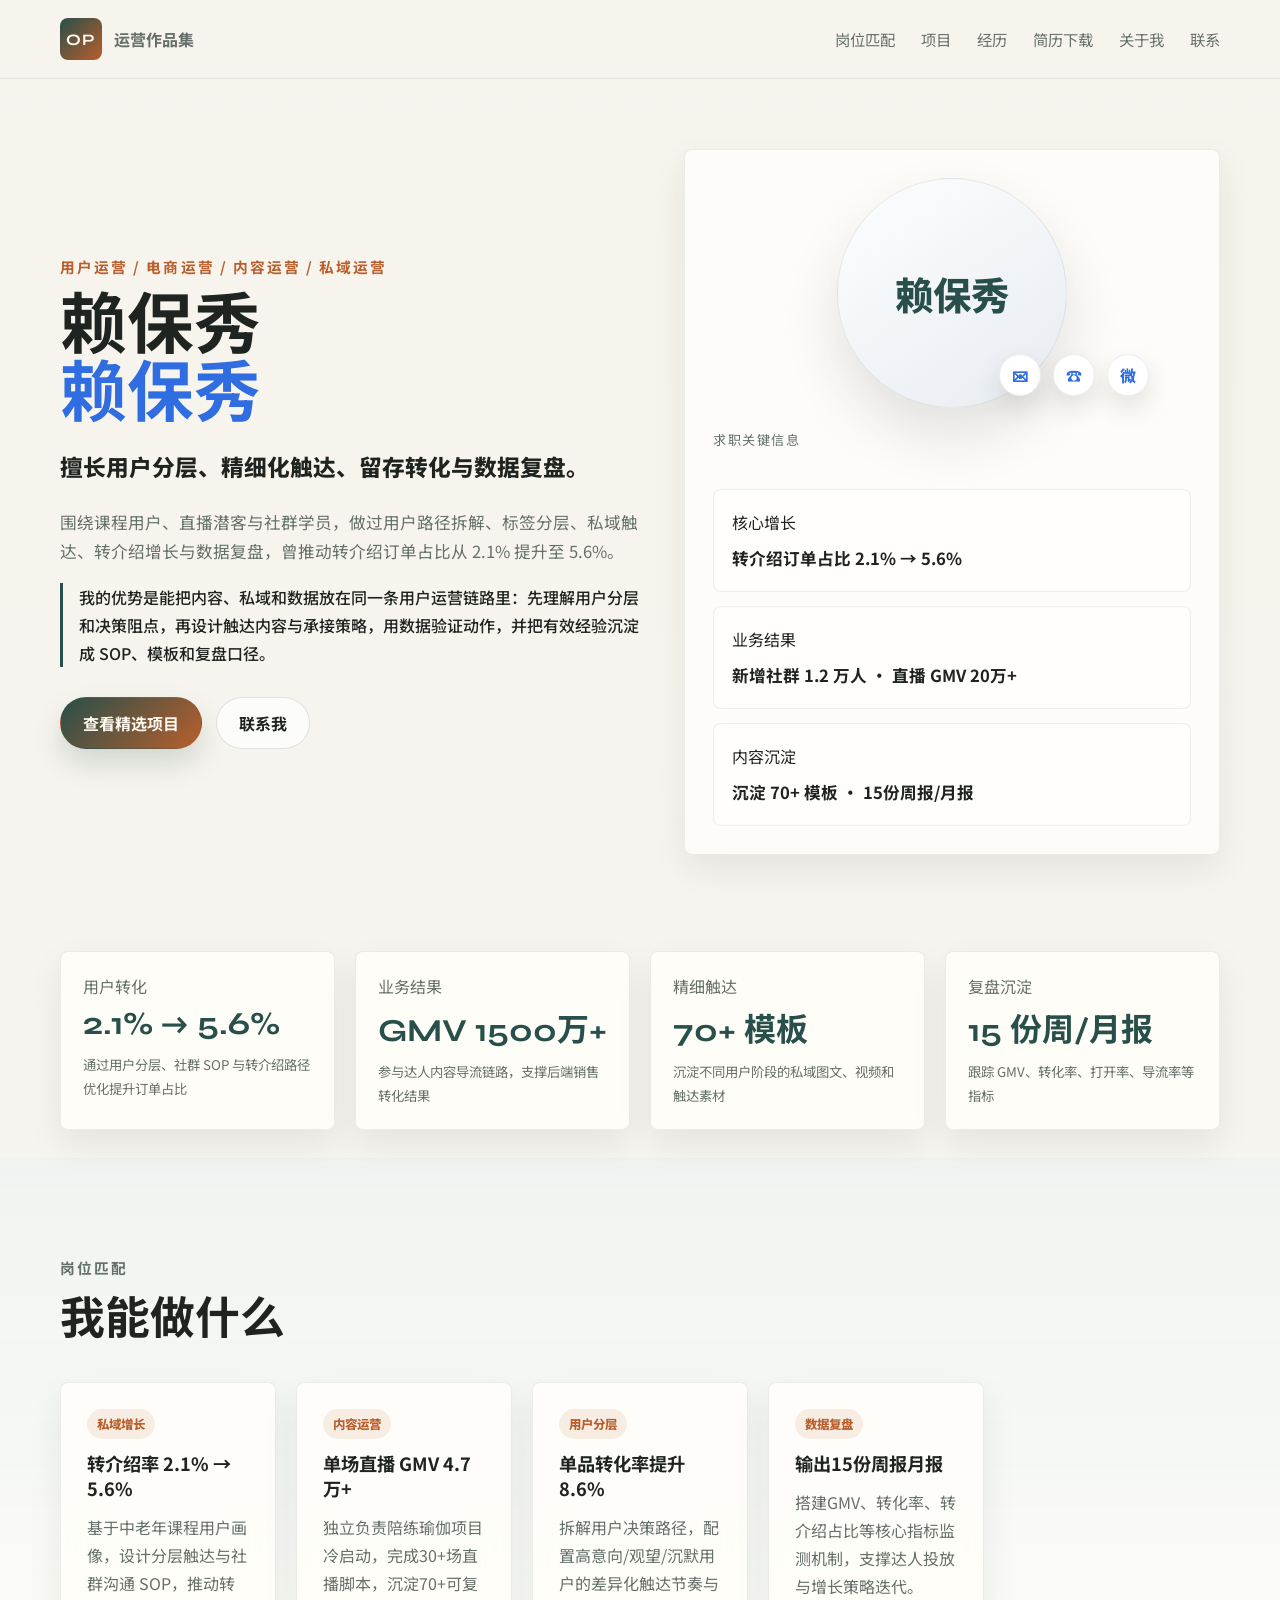
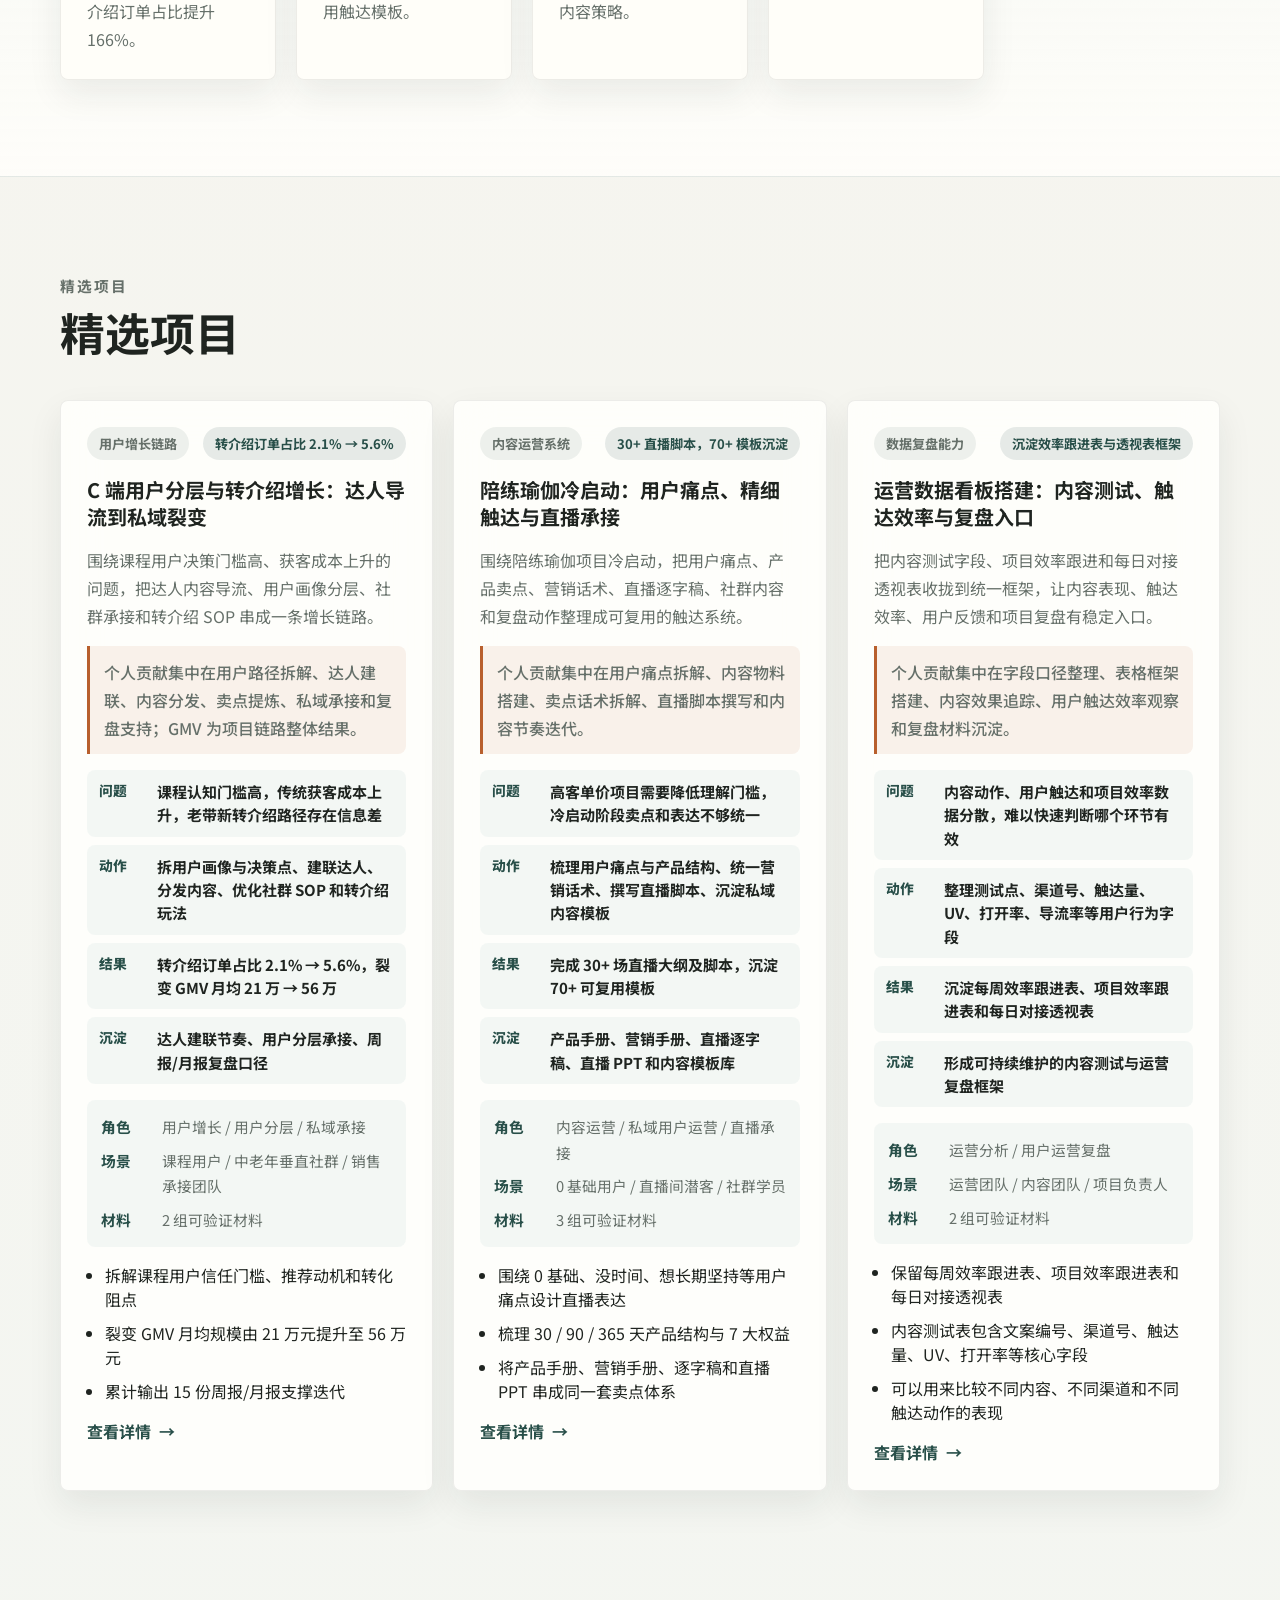
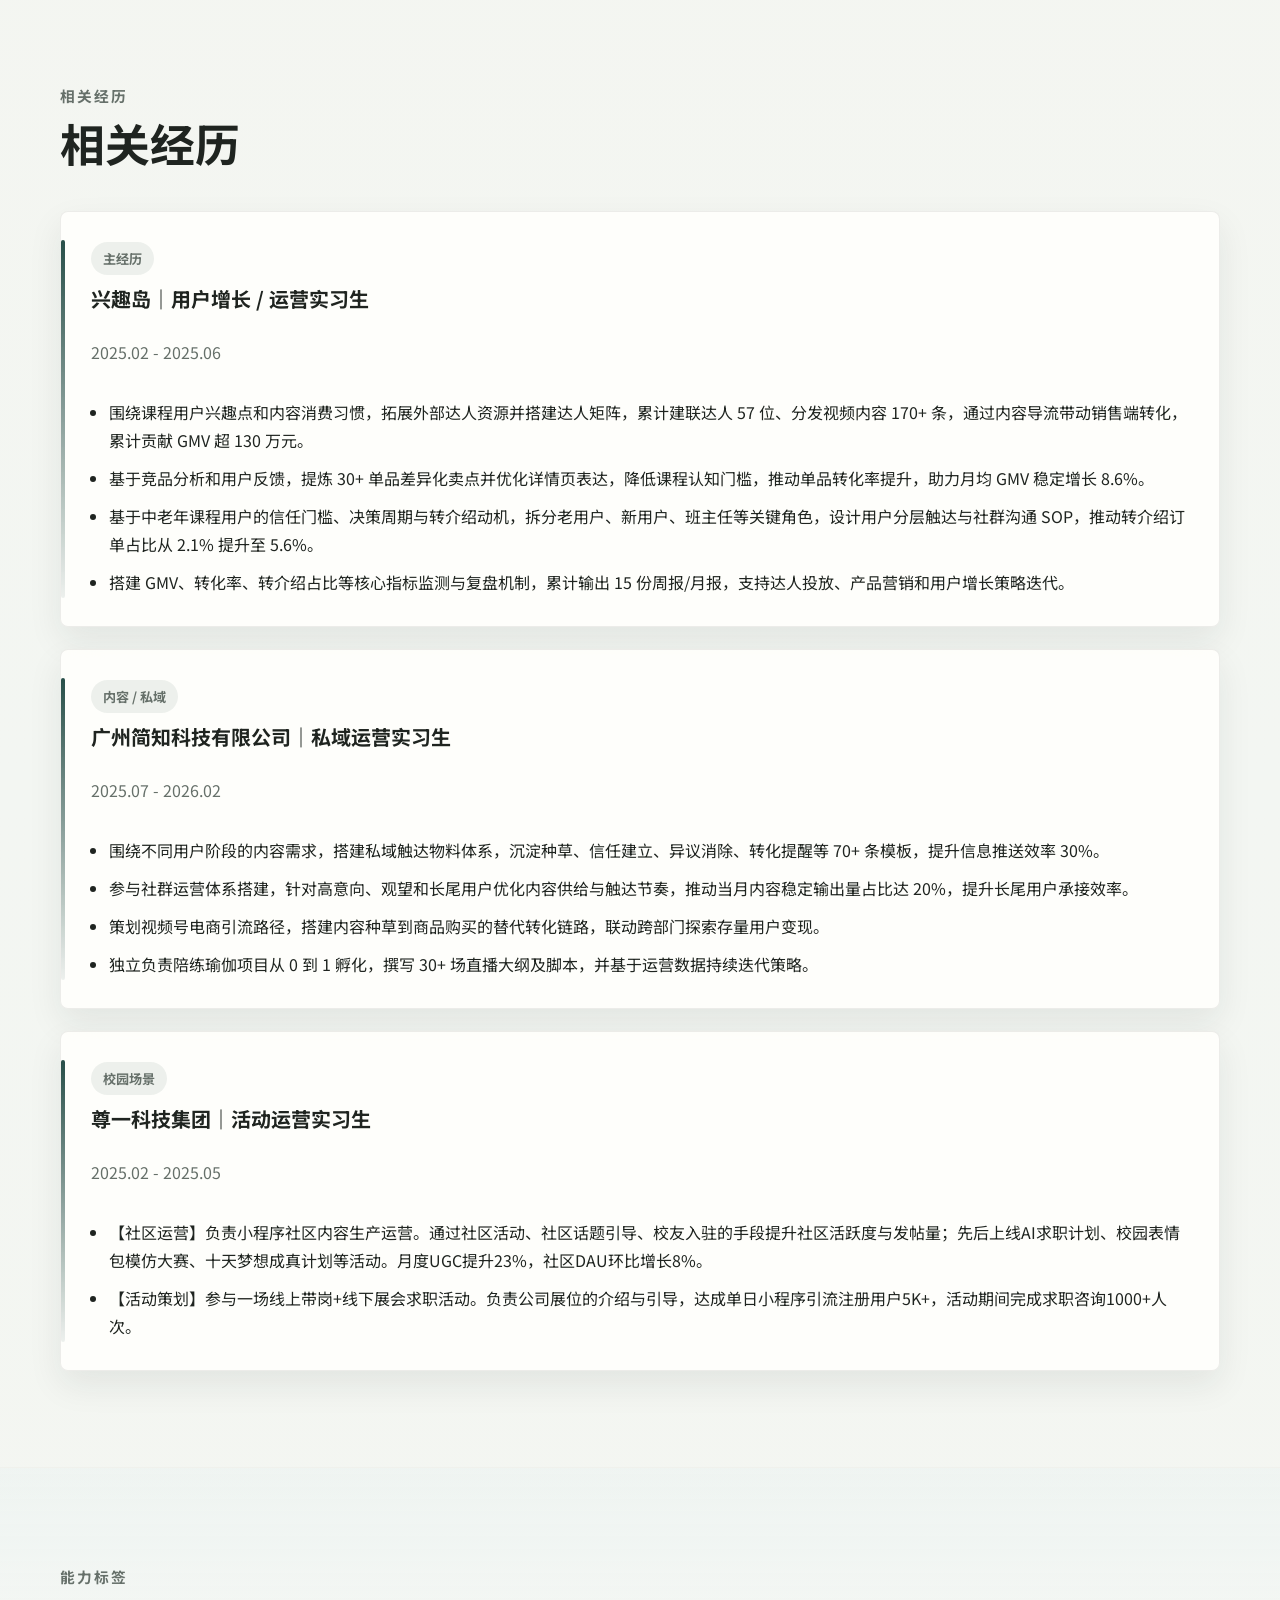
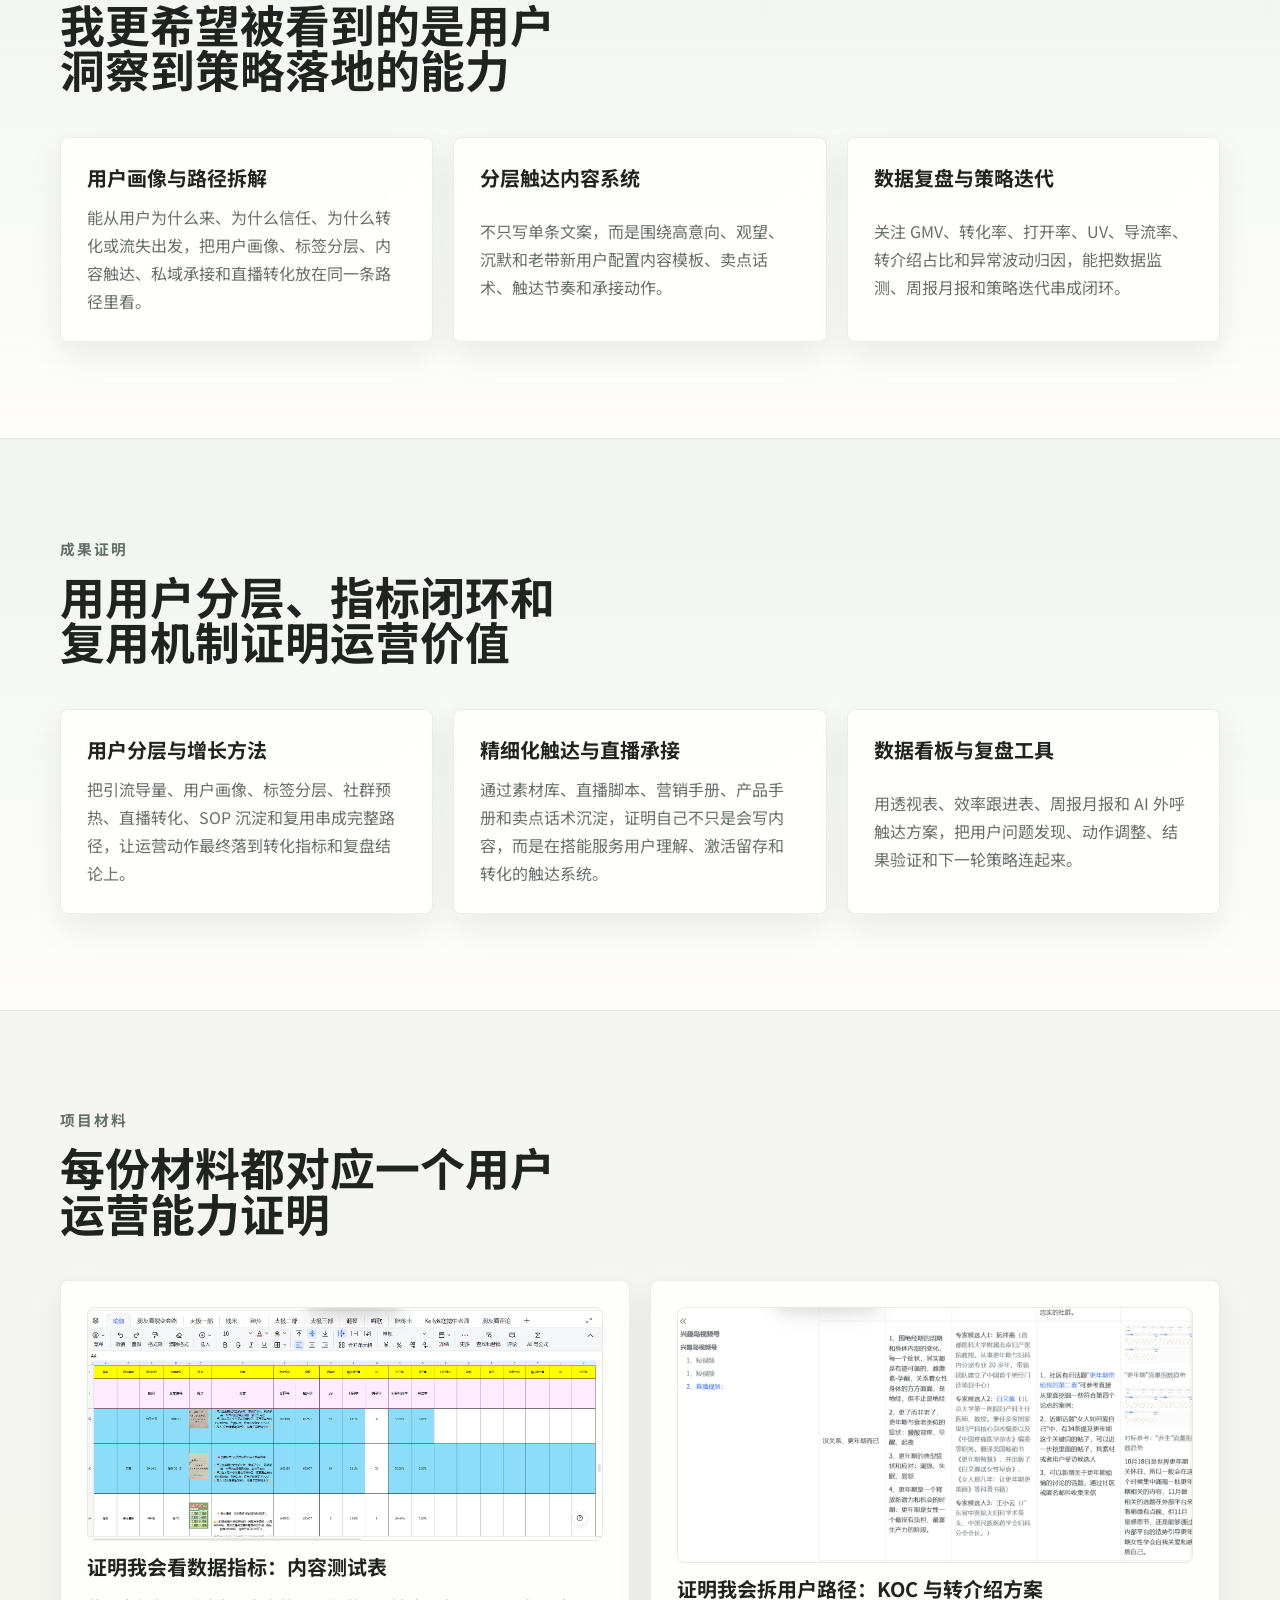
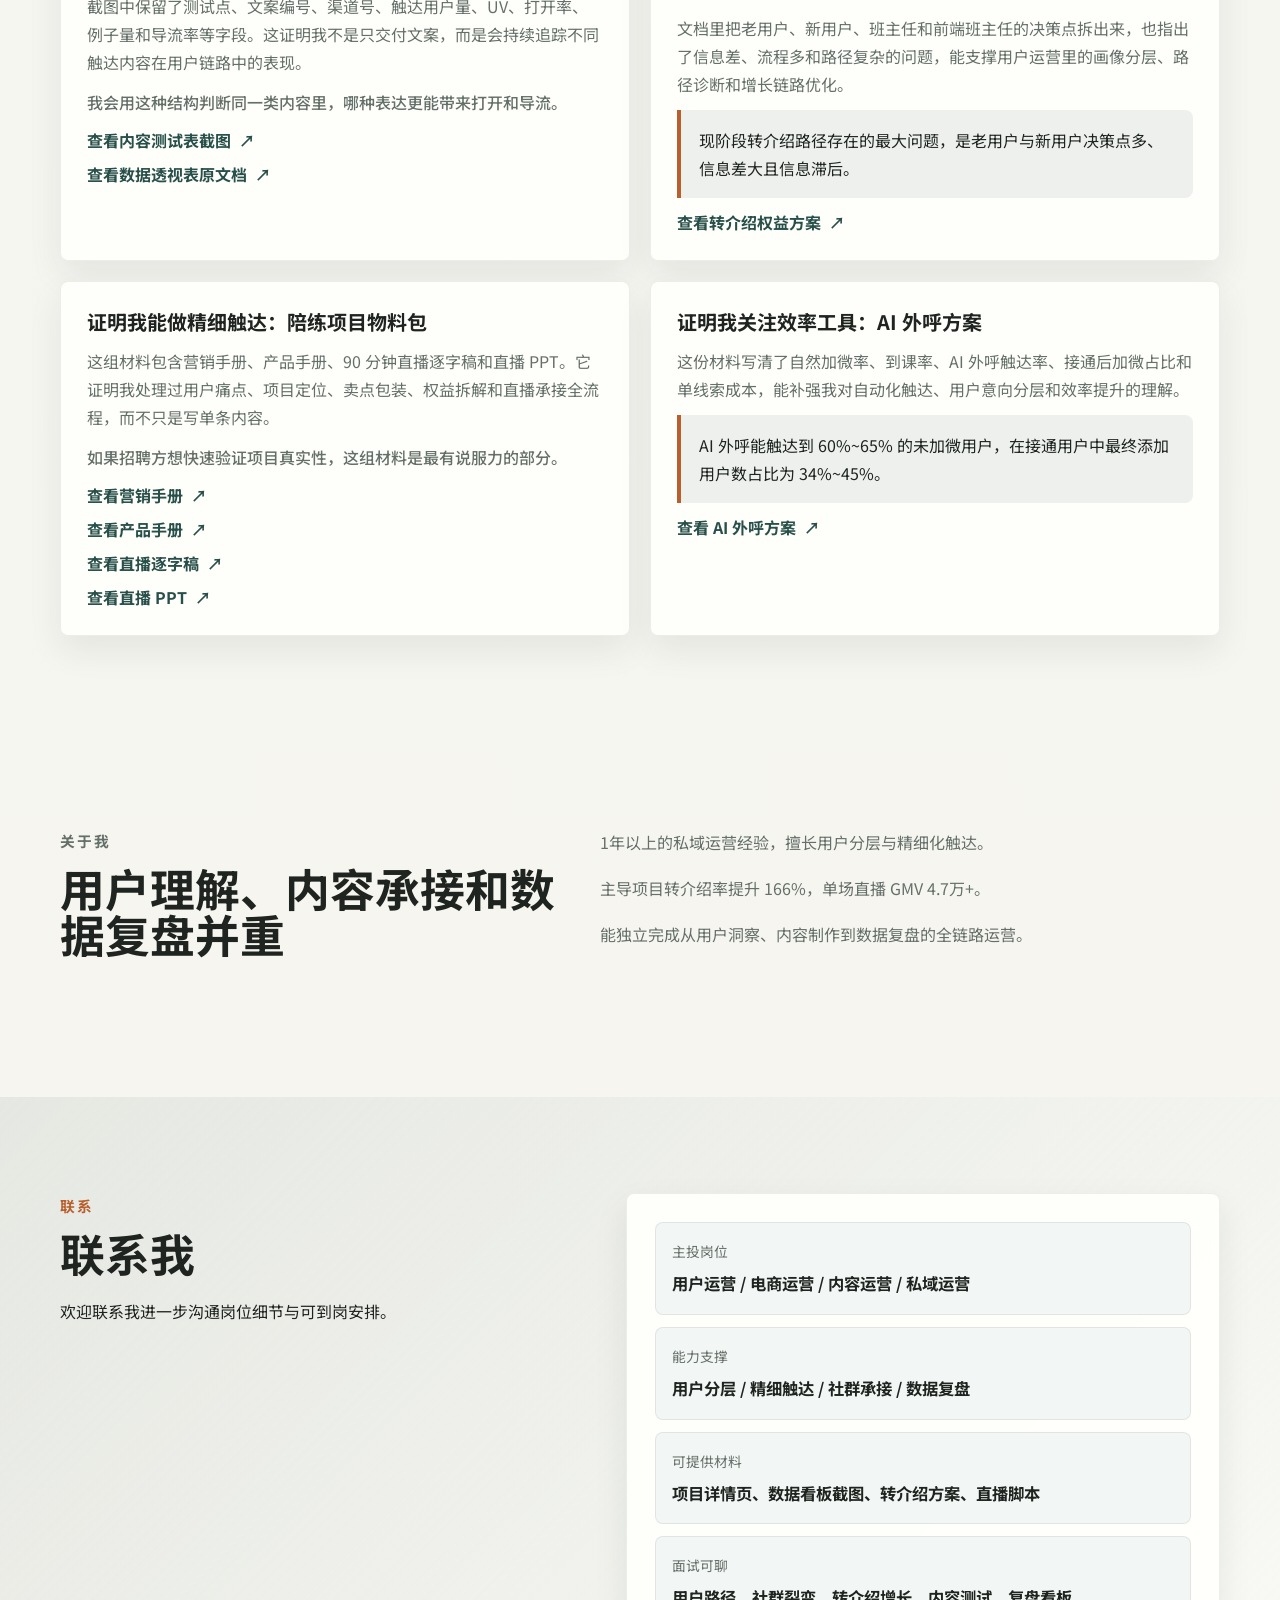
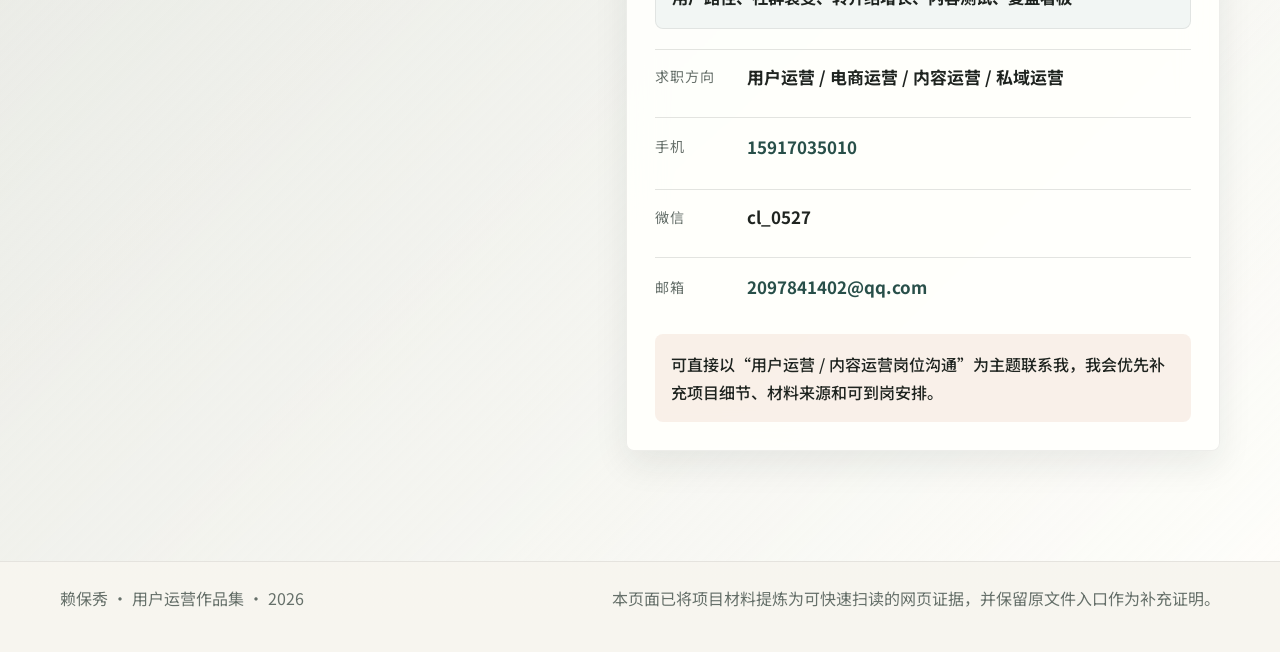
==== index.html @ dbba6f2b "feat: 优化首页为HR简历风格 - Hero区：技能标签、标题、右侧数据卡片重构 - 删除适配岗位板块 - 岗位匹配改为4张核心能力数据卡 - 关于我精简为3条bullet - 经历补全时间，GM" ====
<!DOCTYPE html>
<html lang="zh-CN">
  <head>
    <meta charset="UTF-8" />
    <meta name="viewport" content="width=device-width, initial-scale=1.0" />
    <title>赖保秀 | 用户运营 · 电商运营 · 内容运营</title>
    <meta
      name="description"
      content="赖保秀的用户运营作品集，聚焦用户分层、精细化触达、留存转化与数据复盘。"
    />
    <link rel="preconnect" href="https://fonts.googleapis.com" />
    <link rel="preconnect" href="https://fonts.gstatic.com" crossorigin />
    <link
      href="https://fonts.googleapis.com/css2?family=Noto+Sans+SC:wght@400;500;700;800&family=Syne:wght@500;700;800&display=swap"
      rel="stylesheet"
    />
    <link rel="stylesheet" href="styles.css?v=hr-ready-20260524" />
  </head>
  <body class="home-page" id="top">
    <div class="site-shell">
      <header class="site-header">
        <div class="container header-inner">
          <a class="brand" href="#top" aria-label="返回首页">
            <span class="brand-mark">OP</span>
            <span class="brand-text">运营作品集</span>
          </a>
          <nav class="site-nav" aria-label="主导航">
            <a href="#fit">岗位匹配</a>
            <a href="#projects">项目</a>
            <a href="#experience">经历</a>
            <a href="/assets/docs/resume.pdf" target="_blank">简历下载</a>
            <a href="#about">关于我</a>
            <a href="#contact">联系</a>
          </nav>
        </div>
      </header>

      <main>
        <section class="hero section">
          <div class="container hero-grid">
            <div class="hero-copy" data-reveal>
              <p class="eyebrow" id="hero-role"></p>
              <h1 id="hero-title"></h1>
              <p class="hero-summary" id="hero-summary"></p>
              <p class="hero-difference" id="hero-difference"></p>
              <div class="hero-actions">
                <a class="button button-primary" href="#projects" id="hero-primary-cta"></a>
                <a class="button button-secondary" href="#contact" id="hero-secondary-cta"></a>
              </div>
            </div>

            <aside class="hero-panel personal-panel" data-reveal>
              <div class="personal-visual" aria-label="赖保秀个人信息">
                <div class="personal-avatar" id="personal-avatar">赖保秀</div>
                <div class="personal-contact-icons" aria-label="快捷联系方式">
                  <a href="mailto:2097841402@qq.com" aria-label="发送邮件">✉</a>
                  <a href="tel:15917035010" aria-label="拨打电话">☎</a>
                  <a href="#contact" aria-label="查看微信">微</a>
                </div>
              </div>
              <p class="panel-label">求职关键信息</p>
              <div class="panel-stack">
                <div class="panel-card">
                  <span>核心增长</span>
                  <strong id="panel-target"></strong>
                </div>
                <div class="panel-card">
                  <span>业务结果</span>
                  <strong id="panel-focus"></strong>
                </div>
                <div class="panel-card">
                  <span>内容沉淀</span>
                  <strong id="panel-method"></strong>
                </div>
              </div>
            </aside>
          </div>
        </section>

        <section class="proof-strip section-tight">
          <div class="container">
            <div class="proof-grid" id="proof-grid"></div>
          </div>
        </section>

        <section class="section section-alt" id="fit">
          <div class="container">
            <div class="section-heading" data-reveal>
              <p class="eyebrow">岗位匹配</p>
              <h2>我能做什么</h2>
            </div>
            <div class="fit-grid" id="fit-grid"></div>
          </div>
        </section>

        <section class="section" id="projects">
          <div class="container">
            <div class="section-heading" data-reveal>
              <p class="eyebrow">精选项目</p>
              <h2>精选项目</h2>
            </div>
            <div class="project-grid" id="project-grid"></div>
          </div>
        </section>

        <section class="section" id="experience">
          <div class="container">
            <div class="section-heading" data-reveal>
              <p class="eyebrow">相关经历</p>
              <h2>相关经历</h2>
            </div>
            <div class="timeline" id="experience-list"></div>
          </div>
        </section>

        <section class="section section-alt" id="capabilities">
          <div class="container">
            <div class="section-heading" data-reveal>
              <p class="eyebrow">能力标签</p>
              <h2>我更希望被看到的是用户洞察到策略落地的能力</h2>
            </div>
            <div class="capability-grid" id="capability-grid"></div>
          </div>
        </section>

        <section class="section section-alt" id="evidence">
          <div class="container">
            <div class="section-heading" data-reveal>
              <p class="eyebrow">成果证明</p>
              <h2>用用户分层、指标闭环和复用机制证明运营价值</h2>
            </div>
            <div class="evidence-grid" id="evidence-grid"></div>
          </div>
        </section>

        <section class="section" id="materials">
          <div class="container">
            <div class="section-heading" data-reveal>
              <p class="eyebrow">项目材料</p>
              <h2>每份材料都对应一个用户运营能力证明</h2>
            </div>
            <div class="artifact-grid" id="material-grid"></div>
          </div>
        </section>

        <section class="section" id="about">
          <div class="container about-grid">
            <div class="section-heading" data-reveal>
              <p class="eyebrow">关于我</p>
              <h2>用户理解、内容承接和数据复盘并重</h2>
            </div>
            <div class="about-copy" id="about-copy" data-reveal></div>
          </div>
        </section>

        <section class="section contact-section" id="contact">
          <div class="container contact-grid">
            <div class="contact-copy" data-reveal>
              <p class="eyebrow">联系</p>
              <h2>联系我</h2>
              <p id="contact-intro"></p>
            </div>
            <div class="contact-card" data-reveal>
              <div class="contact-list" id="contact-list"></div>
            </div>
          </div>
        </section>
      </main>

      <footer class="site-footer">
        <div class="container footer-inner">
          <p>赖保秀 · 用户运营作品集 · 2026</p>
          <p id="footer-note"></p>
        </div>
      </footer>
    </div>

    <script src="data.js?v=hr-ready-20260524"></script>
    <script src="site.js?v=hr-ready-20260524"></script>
  </body>
</html>
---- styles.css ----
*,
*::before,
*::after {
  box-sizing: border-box;
}

:root {
  --bg: #f6f4ee;
  --surface: rgba(255, 255, 252, 0.88);
  --surface-strong: #fffefa;
  --surface-alt: #edf3f1;
  --ink: #1f2420;
  --muted: #66706a;
  --line: rgba(31, 36, 32, 0.12);
  --accent: #b85f2d;
  --accent-deep: #284f49;
  --accent-soft: rgba(40, 79, 73, 0.11);
  --blue-soft: #e8eef3;
  --shadow: 0 14px 34px rgba(31, 36, 32, 0.08);
  --radius-lg: 8px;
  --radius-md: 8px;
  --radius-sm: 8px;
  --container: min(1160px, calc(100vw - 40px));
}

html {
  scroll-behavior: smooth;
}

body {
  margin: 0;
  font-family: "Noto Sans SC", "PingFang SC", sans-serif;
  color: var(--ink);
  background: linear-gradient(180deg, #f7f4ed 0%, #f3f6f2 46%, #f7f5ef 100%);
  min-height: 100vh;
}

body::before {
  content: "";
  position: fixed;
  inset: 0;
  background-image:
    linear-gradient(rgba(255, 255, 255, 0.18) 1px, transparent 1px),
    linear-gradient(90deg, rgba(255, 255, 255, 0.18) 1px, transparent 1px);
  background-size: 24px 24px;
  mask-image: linear-gradient(180deg, rgba(0, 0, 0, 0.35), transparent 80%);
  pointer-events: none;
}

a {
  color: inherit;
  text-decoration: none;
}

img {
  max-width: 100%;
  display: block;
}

.site-shell {
  position: relative;
  overflow: clip;
}

.container {
  width: var(--container);
  margin: 0 auto;
}

.section {
  padding: 96px 0;
}

.section-tight {
  padding: 0 0 28px;
}

.section-alt {
  background: linear-gradient(180deg, rgba(237, 243, 241, 0.72), rgba(255, 254, 250, 0.9));
  border-top: 1px solid rgba(31, 36, 32, 0.06);
  border-bottom: 1px solid rgba(31, 36, 32, 0.06);
}

.site-header {
  position: sticky;
  top: 0;
  z-index: 20;
  backdrop-filter: blur(18px);
  background: rgba(247, 244, 237, 0.78);
  border-bottom: 1px solid rgba(31, 36, 32, 0.08);
}

.header-inner,
.footer-inner {
  display: flex;
  align-items: center;
  justify-content: space-between;
  gap: 20px;
}

.header-inner {
  min-height: 78px;
}

.brand {
  display: inline-flex;
  align-items: center;
  gap: 12px;
  font-weight: 700;
}

.brand-mark {
  display: inline-grid;
  place-items: center;
  width: 42px;
  height: 42px;
  border-radius: 8px;
  background: linear-gradient(135deg, var(--accent-deep), var(--accent));
  color: #fff7ef;
  font-family: "Syne", "Noto Sans SC", sans-serif;
  letter-spacing: 0.08em;
}

.brand-text {
  color: var(--muted);
}

.site-nav {
  display: inline-flex;
  align-items: center;
  gap: 26px;
  font-size: 0.96rem;
  color: var(--muted);
}

.site-nav a {
  position: relative;
  padding: 6px 0;
}

.site-nav a::after {
  content: "";
  position: absolute;
  left: 0;
  bottom: 0;
  width: 100%;
  height: 2px;
  border-radius: 999px;
  background: var(--accent);
  transform: scaleX(0);
  transform-origin: left;
  transition: transform 180ms ease;
}

.site-nav a:hover::after,
.site-nav a:focus-visible::after {
  transform: scaleX(1);
}

.hero {
  padding-top: 70px;
}

.hero-grid,
.contact-grid,
.about-grid {
  display: grid;
  gap: 32px;
}

.hero-grid {
  grid-template-columns: minmax(0, 1.05fr) minmax(330px, 0.95fr);
  align-items: center;
}

.eyebrow {
  margin: 0 0 16px;
  font-size: 0.92rem;
  font-weight: 700;
  letter-spacing: 0.14em;
  text-transform: uppercase;
  color: var(--accent);
}

h1,
h2,
h3 {
  margin: 0;
}

h1,
h2 {
  font-family: "Syne", "Noto Sans SC", sans-serif;
  line-height: 1.02;
}

h1 {
  font-size: clamp(2.55rem, 5.2vw, 4.6rem);
  max-width: 11ch;
}

h2 {
  font-size: clamp(1.9rem, 3.5vw, 3rem);
  max-width: 15ch;
}

.hero-summary,
.hero-difference,
.hero-title-note,
.section-heading p,
.panel-card span,
.panel-card strong,
.project-card p,
.fit-card p,
.company-card p,
.project-meta,
.capability-card p,
.timeline-item li,
.timeline-meta,
.evidence-card p,
.artifact-card p,
.about-copy p,
.contact-copy p,
.contact-item span,
.contact-item a,
.contact-fit-item span,
.contact-fit-item strong,
.contact-prompt,
.proof-item small,
.site-footer p,
.breadcrumbs,
.summary-kicker,
.project-section-intro,
.project-detail-copy,
.process-card p,
.outcome-card p,
.related-card p,
.artifact-quote {
  line-height: 1.75;
}

.hero-summary {
  margin: 22px 0 0;
  max-width: 38rem;
  font-size: 1.04rem;
  color: var(--muted);
}

.hero-title-note {
  margin: 18px 0 0;
  max-width: 38rem;
  color: var(--ink);
  font-size: clamp(1.15rem, 2vw, 1.42rem);
  font-weight: 800;
}

.hero-difference {
  margin: 16px 0 0;
  max-width: 40rem;
  color: var(--ink);
  font-weight: 500;
  padding-left: 16px;
  border-left: 3px solid var(--accent-deep);
}

.hero-name {
  display: block;
  color: #2f6de1;
}

.hero-actions {
  display: flex;
  flex-wrap: wrap;
  gap: 14px;
  margin-top: 30px;
}

.button {
  display: inline-flex;
  align-items: center;
  justify-content: center;
  min-height: 52px;
  padding: 0 22px;
  border-radius: 999px;
  border: 1px solid transparent;
  font-weight: 700;
  transition:
    transform 180ms ease,
    box-shadow 180ms ease,
    background 180ms ease;
}

.button:hover,
.button:focus-visible {
  transform: translateY(-1px);
}

.button-primary {
  color: #fff8f1;
  background: linear-gradient(135deg, var(--accent-deep), var(--accent));
  box-shadow: 0 14px 28px rgba(40, 79, 73, 0.18);
}

.button-secondary {
  border-color: var(--line);
  background: rgba(255, 255, 255, 0.68);
}

.hero-panel,
.fit-card,
.company-card,
.project-card,
.capability-card,
.timeline-item,
.evidence-card,
.artifact-card,
.contact-card,
.project-summary-card,
.project-detail-card,
.process-card,
.outcome-card,
.related-card {
  background: var(--surface);
  border: 1px solid rgba(31, 36, 32, 0.08);
  box-shadow: var(--shadow);
  backdrop-filter: blur(18px);
}

.hero-panel {
  padding: 28px;
  border-radius: var(--radius-lg);
  position: relative;
}

.hero-panel::before {
  content: none;
}

.personal-panel {
  display: grid;
  gap: 22px;
  background: rgba(255, 255, 252, 0.72);
}

.personal-visual {
  position: relative;
  display: grid;
  justify-items: center;
  min-height: 230px;
  padding: 10px 0 6px;
}

.personal-avatar {
  position: absolute;
  top: 0;
  display: grid;
  place-items: center;
  width: min(230px, 62vw);
  aspect-ratio: 1;
  border-radius: 50%;
  background:
    linear-gradient(145deg, rgba(255, 255, 255, 0.9), rgba(231, 236, 242, 0.8)),
    var(--blue-soft);
  border: 1px solid rgba(31, 36, 32, 0.08);
  box-shadow: 0 28px 56px rgba(31, 36, 32, 0.12);
  color: var(--accent-deep);
  font-size: clamp(1.7rem, 4vw, 2.4rem);
  font-weight: 800;
  letter-spacing: 0;
}

.personal-contact-icons {
  position: absolute;
  right: 42px;
  bottom: 12px;
  display: inline-flex;
  gap: 12px;
}

.personal-contact-icons a {
  display: inline-grid;
  place-items: center;
  width: 42px;
  height: 42px;
  border-radius: 50%;
  background: #fff;
  border: 1px solid rgba(31, 36, 32, 0.08);
  box-shadow: 0 12px 26px rgba(31, 36, 32, 0.12);
  color: #2f6de1;
  font-weight: 800;
  transition:
    transform 180ms ease,
    color 180ms ease;
}

.personal-contact-icons a:hover,
.personal-contact-icons a:focus-visible {
  color: var(--accent-deep);
  transform: translateY(-2px);
}

.panel-label,
.summary-kicker {
  margin: 0 0 18px;
  font-size: 0.82rem;
  letter-spacing: 0.12em;
  text-transform: uppercase;
  color: var(--muted);
}

.panel-stack {
  display: grid;
  gap: 14px;
}

.panel-card {
  display: grid;
  gap: 8px;
  padding: 18px;
  border-radius: var(--radius-md);
  background: rgba(255, 254, 250, 0.9);
  border: 1px solid rgba(31, 28, 25, 0.08);
}

.panel-card strong {
  font-size: 1.04rem;
}

.proof-grid,
.fit-grid,
.company-grid,
.project-grid,
.capability-grid,
.evidence-grid,
.artifact-grid,
.summary-grid,
.process-grid,
.outcome-grid,
.related-grid {
  display: grid;
  gap: 20px;
}

.proof-grid {
  grid-template-columns: repeat(4, minmax(0, 1fr));
}

.proof-item {
  padding: 22px;
  border-radius: var(--radius-lg);
  background: rgba(255, 254, 250, 0.84);
  border: 1px solid rgba(31, 36, 32, 0.08);
  box-shadow: var(--shadow);
}

.proof-item strong {
  display: block;
  margin-top: 6px;
  font-size: clamp(1.4rem, 3vw, 2rem);
  font-family: "Syne", "Noto Sans SC", sans-serif;
  color: var(--accent-deep);
}

.proof-item span {
  color: var(--muted);
}

.proof-item small {
  display: block;
  margin-top: 10px;
  color: var(--muted);
}

.section-heading {
  display: grid;
  gap: 16px;
  margin-bottom: 40px;
}

.section-heading p {
  margin: 0;
  max-width: 44rem;
  color: var(--muted);
}

.project-grid {
  grid-template-columns: repeat(3, minmax(0, 1fr));
}

.fit-grid {
  grid-template-columns: repeat(5, minmax(0, 1fr));
}

.company-grid {
  grid-template-columns: repeat(3, minmax(0, 1fr));
}

.project-card,
.fit-card,
.company-card,
.capability-card,
.evidence-card,
.artifact-card,
.related-card {
  border-radius: var(--radius-lg);
  padding: 26px;
}

.fit-card {
  display: grid;
  gap: 12px;
  align-content: start;
  background: rgba(255, 254, 250, 0.86);
}

.company-card {
  display: grid;
  gap: 14px;
  align-content: start;
  background: rgba(255, 254, 250, 0.88);
}

.fit-card h3 {
  font-size: 1.14rem;
  line-height: 1.35;
}

.company-card h3 {
  font-size: 1.22rem;
  line-height: 1.35;
}

.fit-label,
.company-label {
  display: inline-flex;
  align-items: center;
  width: fit-content;
  min-height: 30px;
  padding: 0 10px;
  border-radius: 999px;
  background: rgba(184, 95, 45, 0.1);
  color: var(--accent);
  font-size: 0.78rem;
  font-weight: 800;
}

.company-label {
  background: rgba(40, 79, 73, 0.09);
  color: var(--accent-deep);
}

.section-heading-compact {
  margin-top: 46px;
  margin-bottom: 24px;
}

.project-card {
  display: grid;
  gap: 16px;
  min-height: 100%;
  align-content: start;
}

.project-card-head {
  display: flex;
  align-items: flex-start;
  justify-content: space-between;
  gap: 12px;
}

.project-tag,
.result-badge,
.timeline-tag {
  display: inline-flex;
  align-items: center;
  width: fit-content;
  padding: 7px 12px;
  border-radius: 999px;
  font-size: 0.82rem;
  font-weight: 700;
}

.project-tag,
.timeline-tag {
  background: rgba(40, 79, 73, 0.08);
  color: var(--muted);
}

.result-badge {
  background: var(--accent-soft);
  color: var(--accent-deep);
  max-width: 13rem;
  line-height: 1.45;
}

.project-card h3,
.capability-card h3,
.timeline-item h3,
.evidence-card h3,
.artifact-card h3,
.project-summary-card h3,
.project-detail-card h3,
.process-card h3,
.outcome-card h3,
.related-card h3 {
  font-size: 1.25rem;
  line-height: 1.35;
}

.project-card p,
.fit-card p,
.company-card p,
.capability-card p,
.evidence-card p,
.artifact-card p,
.project-section-intro,
.project-detail-copy,
.process-card p,
.outcome-card p,
.related-card p {
  margin: 0;
  color: var(--muted);
}

.project-meta {
  display: grid;
  gap: 8px;
  padding: 14px;
  border-radius: var(--radius-md);
  background: rgba(237, 243, 241, 0.64);
  color: var(--muted);
  font-size: 0.92rem;
}

.project-meta-item {
  display: grid;
  grid-template-columns: 3.2rem minmax(0, 1fr);
  gap: 10px;
}

.project-meta-item b {
  color: var(--accent-deep);
}

.project-meta-item em {
  font-style: normal;
}

.project-boundary {
  padding: 12px 14px;
  border-left: 3px solid var(--accent);
  border-radius: 0 var(--radius-md) var(--radius-md) 0;
  background: rgba(184, 95, 45, 0.08);
  color: var(--ink);
  font-weight: 500;
}

.project-snapshot {
  display: grid;
  gap: 8px;
}

.snapshot-row {
  display: grid;
  grid-template-columns: 3rem minmax(0, 1fr);
  gap: 10px;
  padding: 10px 12px;
  border-radius: var(--radius-md);
  background: rgba(237, 243, 241, 0.64);
}

.snapshot-row span {
  color: var(--accent-deep);
  font-size: 0.86rem;
  font-weight: 800;
}

.snapshot-row strong {
  color: var(--ink);
  font-size: 0.94rem;
  line-height: 1.55;
}

.company-proof-list {
  color: var(--muted);
}

.project-link,
.text-link {
  display: inline-flex;
  align-items: center;
  gap: 8px;
  width: fit-content;
  font-weight: 700;
  color: var(--accent-deep);
}

.project-link::after,
.text-link::after {
  content: "→";
  transition: transform 180ms ease;
}

.project-link:hover::after,
.project-link:focus-visible::after,
.text-link:hover::after,
.text-link:focus-visible::after {
  transform: translateX(4px);
}

.capability-grid,
.evidence-grid {
  grid-template-columns: repeat(3, minmax(0, 1fr));
}

.artifact-grid {
  grid-template-columns: repeat(2, minmax(0, 1fr));
}

.capability-card,
.evidence-card,
.artifact-card {
  display: grid;
  gap: 12px;
}

.artifact-card {
  align-content: start;
}

.artifact-figure {
  overflow: hidden;
  border-radius: var(--radius-md);
  border: 1px solid rgba(31, 28, 25, 0.08);
  background: rgba(255, 250, 244, 0.88);
}

.artifact-figure img {
  width: 100%;
  height: auto;
  object-fit: cover;
}

.artifact-note {
  margin: 0;
  color: var(--ink);
  font-weight: 500;
}

.artifact-quote {
  margin: 0;
  padding: 16px 18px;
  border-left: 4px solid var(--accent);
  border-radius: 0 var(--radius-md) var(--radius-md) 0;
  background: rgba(40, 79, 73, 0.08);
  color: var(--ink);
}

.artifact-links {
  display: grid;
  gap: 10px;
}

.artifact-link {
  display: inline-flex;
  align-items: center;
  gap: 8px;
  width: fit-content;
  font-weight: 700;
  color: var(--accent-deep);
}

.artifact-link::after {
  content: "↗";
  transition: transform 180ms ease;
}

.artifact-link:hover::after,
.artifact-link:focus-visible::after {
  transform: translate(2px, -2px);
}

.timeline {
  display: grid;
  gap: 22px;
}

.timeline-item {
  position: relative;
  padding: 30px;
  border-radius: var(--radius-lg);
}

.timeline-item::before {
  content: "";
  position: absolute;
  left: 0;
  top: 28px;
  bottom: 28px;
  width: 4px;
  border-radius: 999px;
  background: linear-gradient(180deg, var(--accent-deep), rgba(40, 79, 73, 0.08));
}

.timeline-copy {
  display: grid;
  gap: 10px;
  margin-bottom: 16px;
}

.timeline-meta {
  color: var(--muted);
}

.timeline-item ul,
.detail-list {
  margin: 0;
  padding-left: 1.1rem;
  display: grid;
  gap: 10px;
}

.about-grid {
  grid-template-columns: minmax(0, 0.9fr) minmax(0, 1.1fr);
  align-items: start;
}

.about-copy {
  display: grid;
  gap: 18px;
}

.about-copy p {
  margin: 0;
  color: var(--muted);
}

.contact-grid {
  grid-template-columns: minmax(0, 0.9fr) minmax(360px, 1fr);
  align-items: stretch;
}

.contact-section {
  padding-bottom: 110px;
  background: linear-gradient(135deg, rgba(40, 79, 73, 0.08), rgba(255, 255, 252, 0.8));
}

.contact-card {
  border-radius: var(--radius-lg);
  padding: 28px;
  background: rgba(255, 255, 252, 0.92);
}

.contact-list {
  display: grid;
  gap: 14px;
}

.contact-fit-list {
  display: grid;
  gap: 12px;
  margin-bottom: 6px;
}

.contact-fit-item {
  display: grid;
  gap: 6px;
  padding: 16px;
  border-radius: var(--radius-md);
  background: rgba(237, 243, 241, 0.72);
  border: 1px solid rgba(31, 36, 32, 0.08);
}

.contact-fit-item span {
  font-size: 0.86rem;
  color: var(--muted);
}

.contact-fit-item strong {
  font-size: 1.02rem;
  color: var(--ink);
}

.contact-item {
  display: grid;
  grid-template-columns: 5rem minmax(0, 1fr);
  gap: 12px;
  align-items: center;
  padding: 14px 0;
  border-top: 1px solid var(--line);
  border-bottom: 0;
}

.contact-item:last-child {
  padding-bottom: 14px;
}

.contact-item span {
  font-size: 0.88rem;
  letter-spacing: 0.06em;
  text-transform: uppercase;
  color: var(--muted);
}

.contact-item a,
.contact-item strong {
  font-size: 1.06rem;
  font-weight: 700;
  overflow-wrap: anywhere;
}

.contact-item a {
  color: var(--accent-deep);
}

.contact-item a:hover,
.contact-item a:focus-visible {
  text-decoration: underline;
  text-underline-offset: 4px;
}

.contact-prompt {
  margin: 4px 0 0;
  padding: 16px;
  border-radius: var(--radius-md);
  background: rgba(184, 95, 45, 0.09);
  color: var(--ink);
  font-weight: 500;
}

.site-footer {
  border-top: 1px solid rgba(31, 36, 32, 0.08);
  padding: 22px 0 40px;
}

.site-footer p {
  margin: 0;
  color: var(--muted);
}

.page-header {
  padding: 56px 0 28px;
}

.breadcrumbs {
  margin: 0 0 16px;
  color: var(--muted);
}

.summary-grid {
  grid-template-columns: minmax(0, 1.1fr) minmax(340px, 0.9fr);
  align-items: start;
}

.project-summary-card,
.project-detail-card {
  border-radius: var(--radius-lg);
  padding: 32px;
}

.project-summary-head {
  display: grid;
  gap: 18px;
}

.summary-metrics {
  display: grid;
  gap: 14px;
}

.summary-metric {
  display: grid;
  gap: 8px;
  padding: 16px 18px;
  border-radius: var(--radius-md);
  background: rgba(255, 254, 250, 0.88);
  border: 1px solid rgba(31, 28, 25, 0.08);
}

.summary-metric span {
  color: var(--muted);
  font-size: 0.92rem;
}

.summary-metric strong {
  font-size: 1rem;
}

.project-layout {
  display: grid;
  gap: 26px;
}

.project-detail-card {
  display: grid;
  gap: 20px;
}

.project-section-head {
  display: grid;
  gap: 10px;
}

.project-section-head p {
  margin: 0;
  color: var(--muted);
}

.process-grid,
.outcome-grid,
.related-grid {
  grid-template-columns: repeat(3, minmax(0, 1fr));
}

.process-card,
.outcome-card,
.related-card {
  border-radius: var(--radius-lg);
  padding: 22px;
}

.project-cta {
  display: flex;
  flex-wrap: wrap;
  gap: 14px;
}

[data-reveal] {
  opacity: 0;
  transform: translateY(18px);
  transition:
    opacity 480ms ease,
    transform 480ms ease;
}

[data-reveal].is-visible {
  opacity: 1;
  transform: translateY(0);
}

@media (max-width: 1100px) {
  .proof-grid,
  .fit-grid,
  .company-grid,
  .capability-grid,
  .evidence-grid,
  .artifact-grid,
  .process-grid,
  .outcome-grid,
  .related-grid {
    grid-template-columns: repeat(2, minmax(0, 1fr));
  }

  .project-grid {
    grid-template-columns: repeat(2, minmax(0, 1fr));
  }

  .hero-grid,
  .about-grid,
  .contact-grid,
  .summary-grid {
    grid-template-columns: 1fr;
  }

  .personal-visual {
    min-height: 210px;
  }

  .personal-contact-icons {
    right: calc(50% - 150px);
  }
}

@media (max-width: 760px) {
  .section {
    padding: 62px 0;
  }

  .header-inner,
  .footer-inner {
    flex-direction: column;
    align-items: flex-start;
  }

  .header-inner {
    min-height: auto;
    padding: 14px 0;
  }

  .site-nav {
    gap: 18px;
    overflow-x: auto;
    width: 100%;
    padding-bottom: 4px;
  }

  .hero {
    padding-top: 34px;
  }

  h1 {
    font-size: clamp(2.45rem, 14vw, 3.5rem);
  }

  h2 {
    font-size: clamp(1.8rem, 9vw, 2.5rem);
  }

  .hero-summary,
  .hero-difference {
    font-size: 1rem;
  }

  .hero-actions .button {
    flex: 1 1 11rem;
  }

  .personal-visual {
    min-height: 188px;
  }

  .personal-avatar {
    width: min(190px, 70vw);
  }

  .personal-contact-icons {
    right: calc(50% - 128px);
    bottom: 4px;
  }

  .proof-grid,
  .fit-grid,
  .company-grid,
  .project-grid,
  .capability-grid,
  .evidence-grid,
  .artifact-grid,
  .process-grid,
  .outcome-grid,
  .related-grid {
    grid-template-columns: 1fr;
  }

  .hero-panel,
  .fit-card,
  .company-card,
  .project-card,
  .capability-card,
  .timeline-item,
  .evidence-card,
  .artifact-card,
  .contact-card,
  .project-summary-card,
  .project-detail-card,
  .process-card,
  .outcome-card,
  .related-card,
  .proof-item {
    border-radius: var(--radius-lg);
    padding: 20px;
  }

  .project-card-head {
    display: grid;
    justify-content: stretch;
  }

  .result-badge {
    max-width: none;
  }

  .contact-item {
    grid-template-columns: 1fr;
    gap: 4px;
  }

  h1,
  h2 {
    max-width: none;
  }
}

@media (max-width: 420px) {
  :root {
    --container: min(100vw - 28px, 1160px);
  }

  .site-nav {
    gap: 14px;
    font-size: 0.92rem;
  }

  .proof-grid,
  .fit-grid,
  .company-grid,
  .project-grid,
  .capability-grid,
  .evidence-grid,
  .artifact-grid {
    gap: 14px;
  }
}
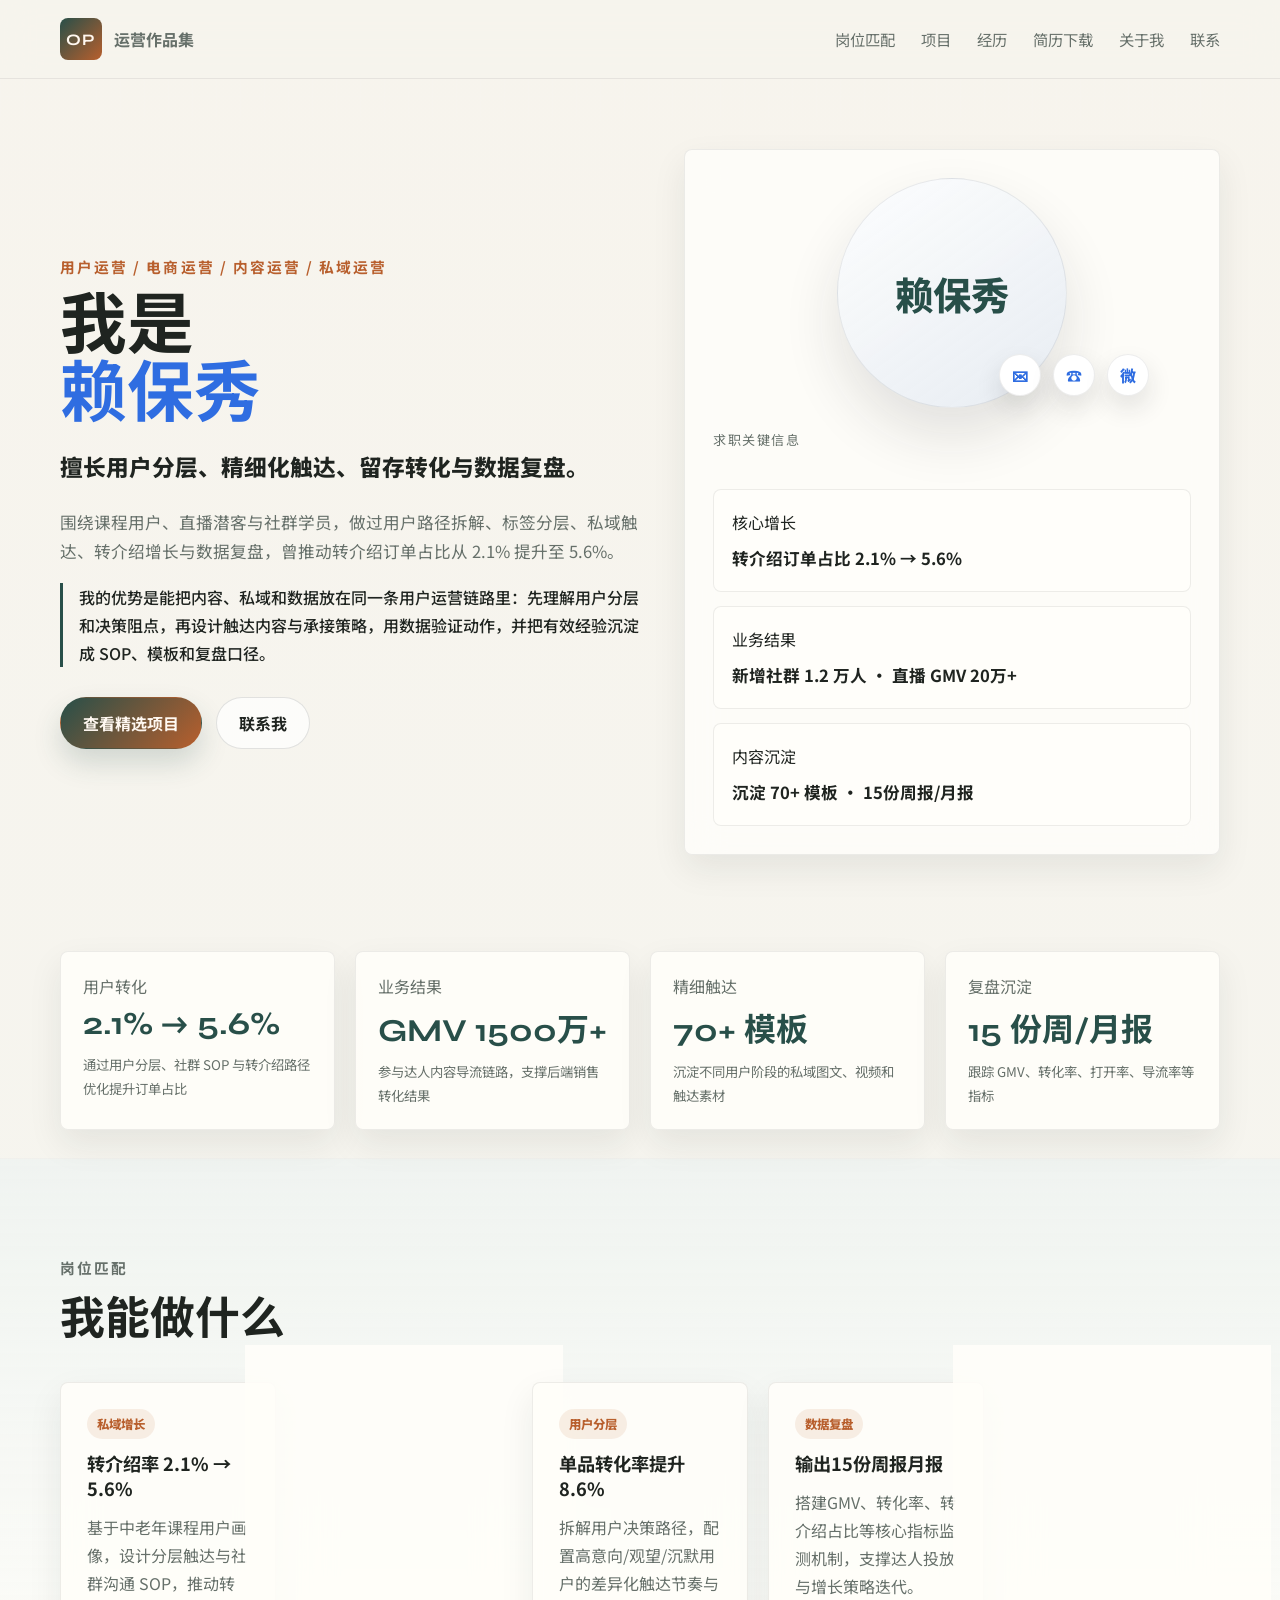
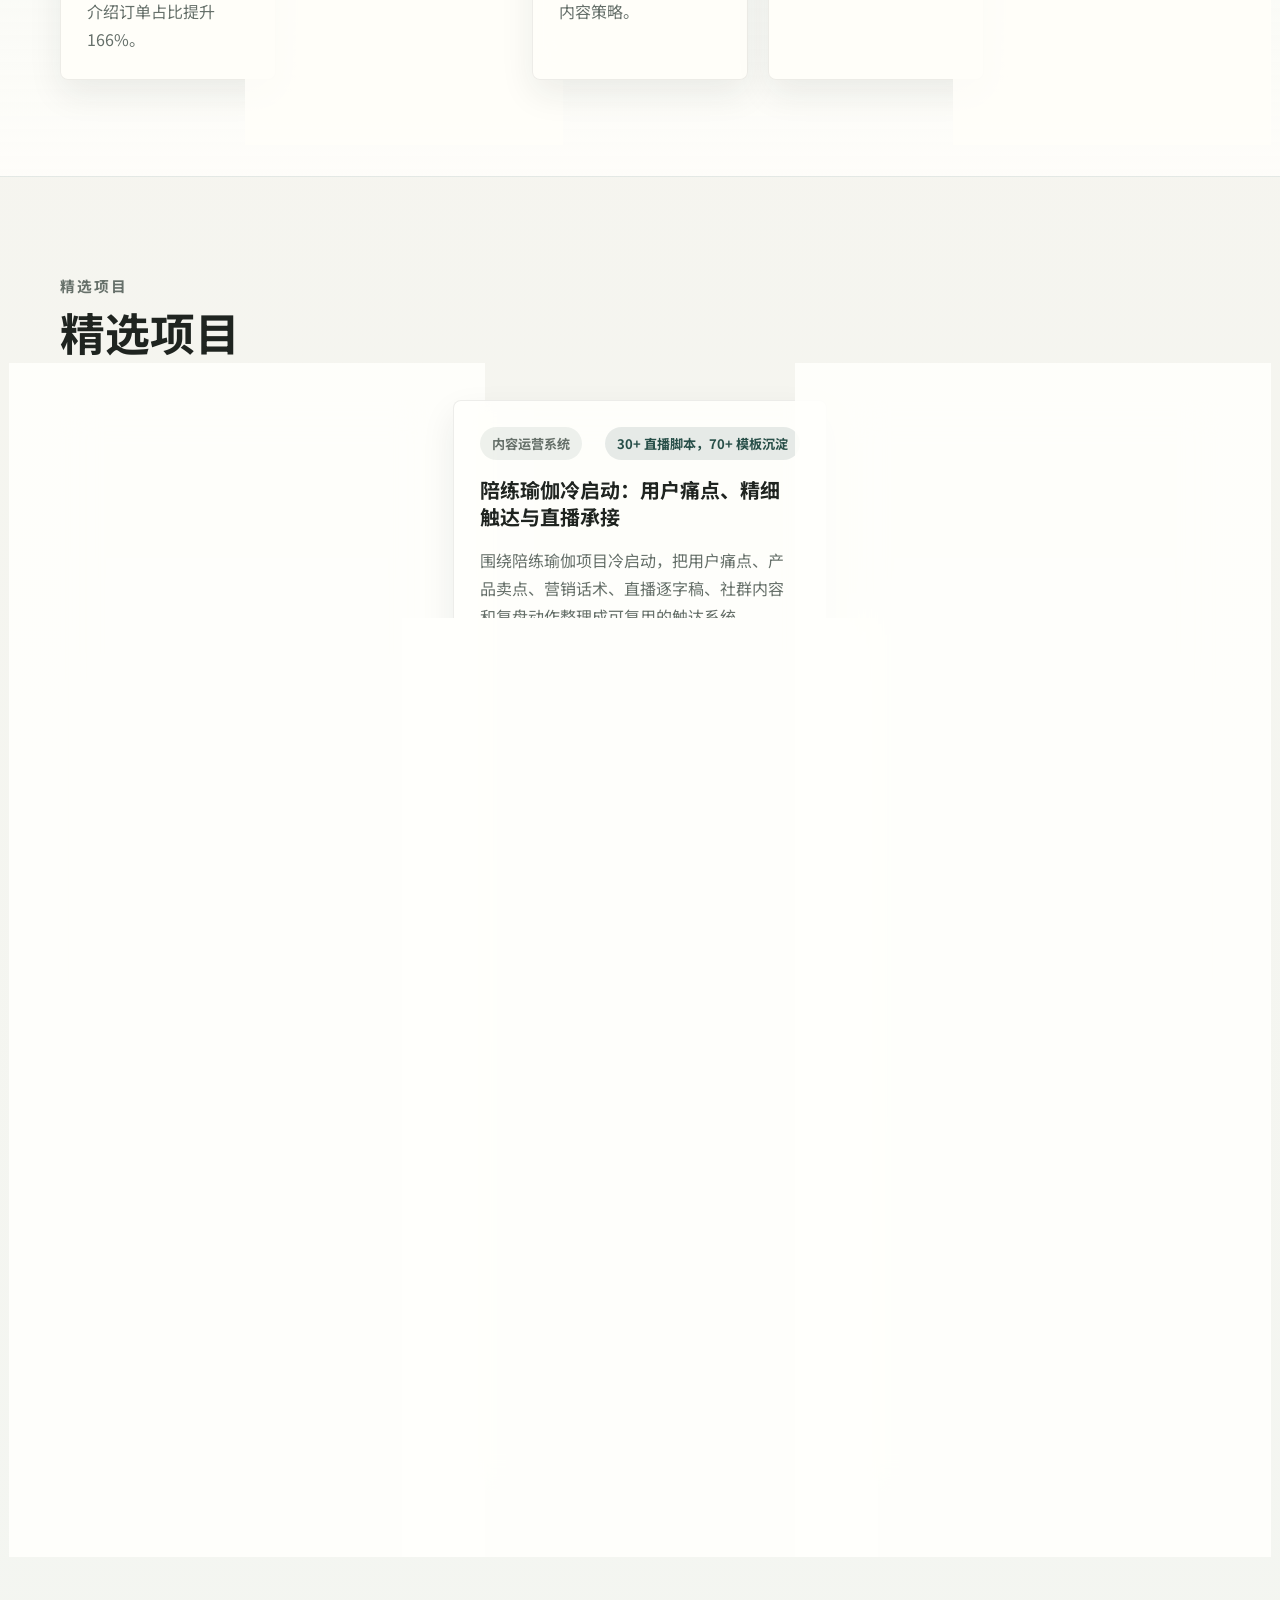
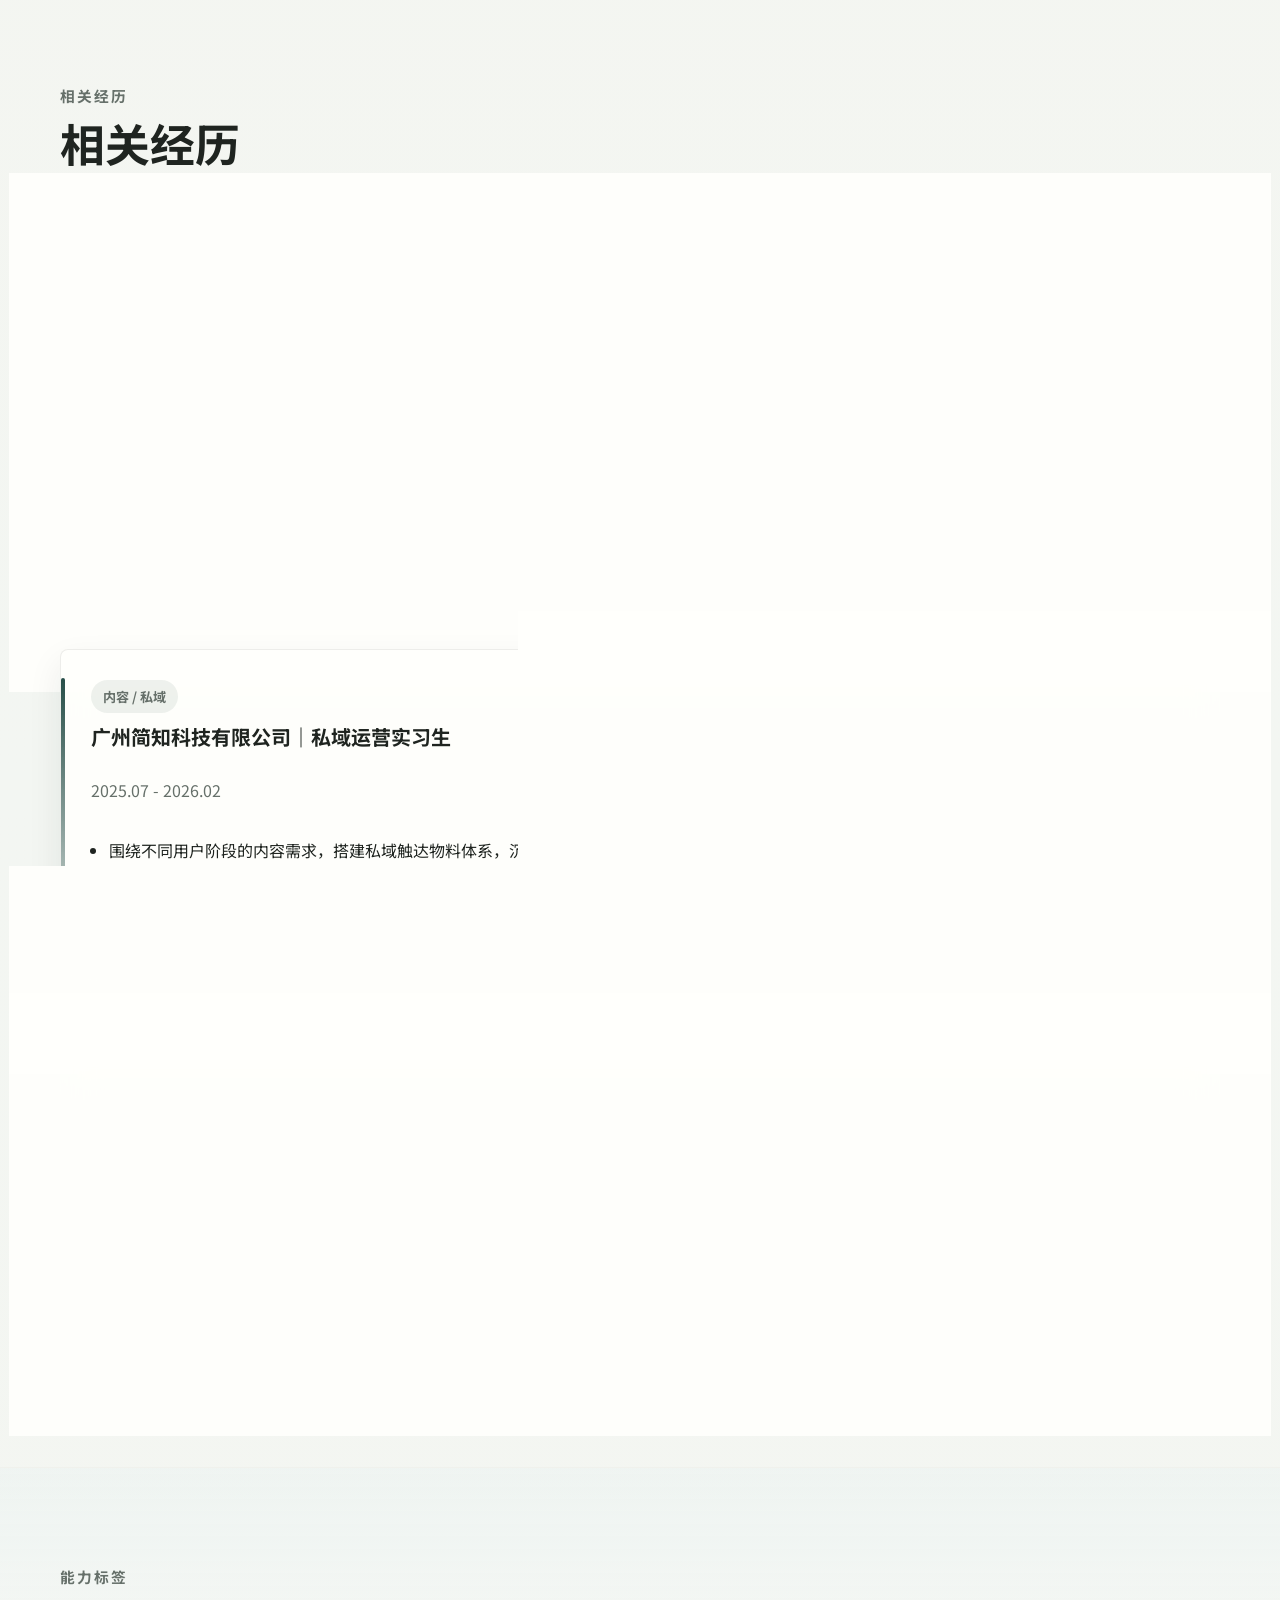
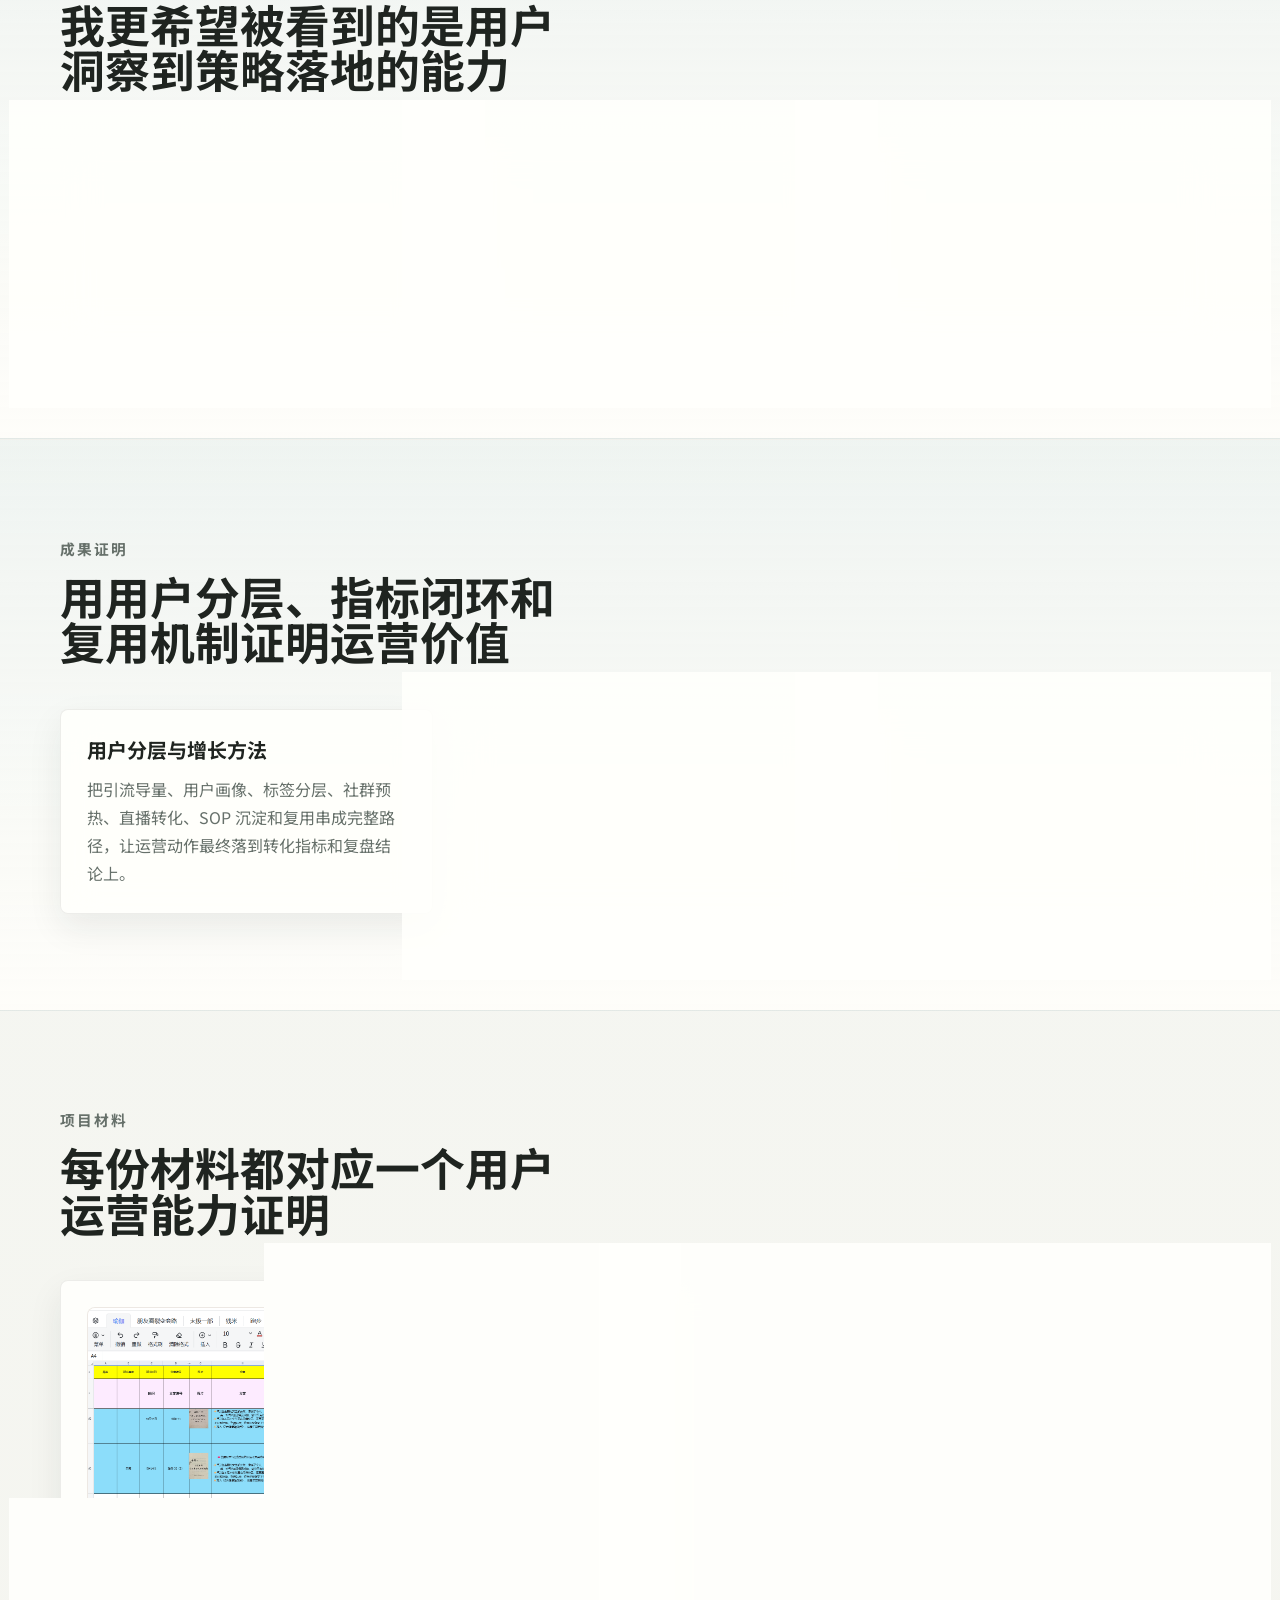
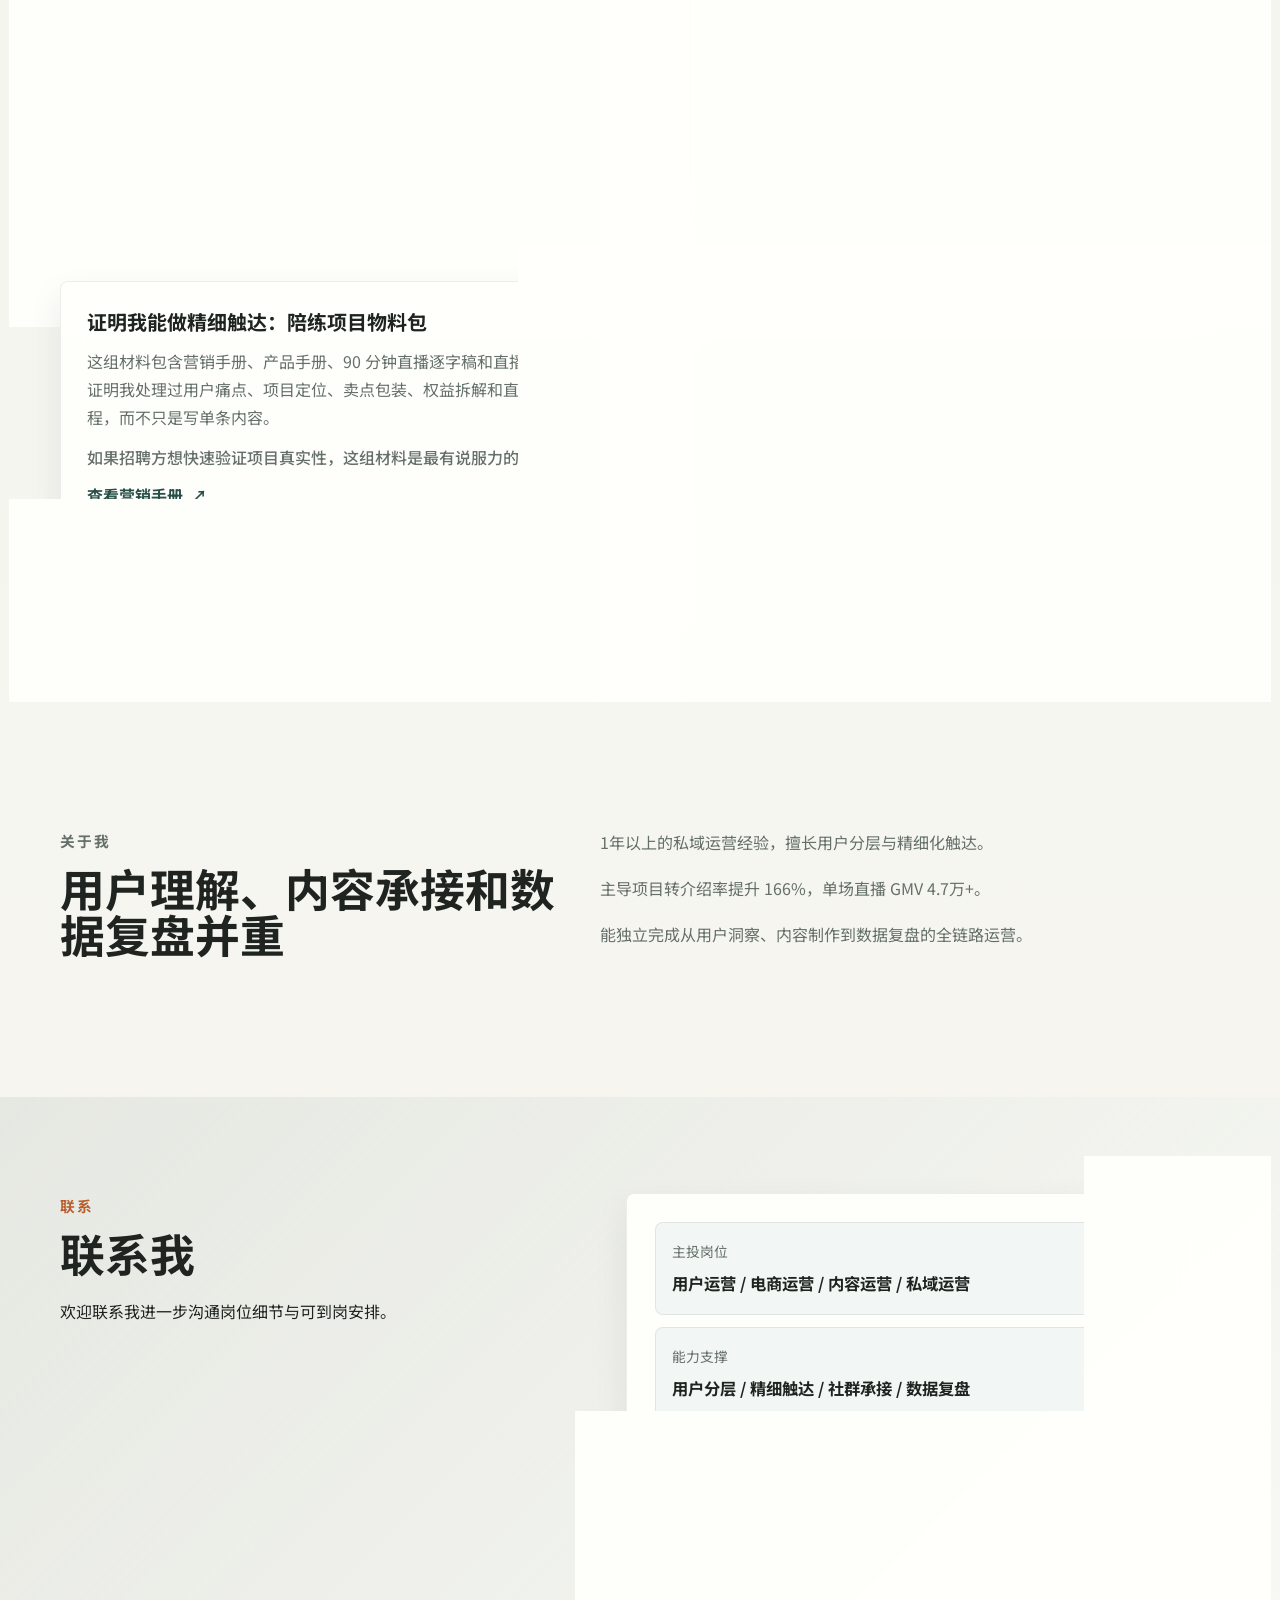
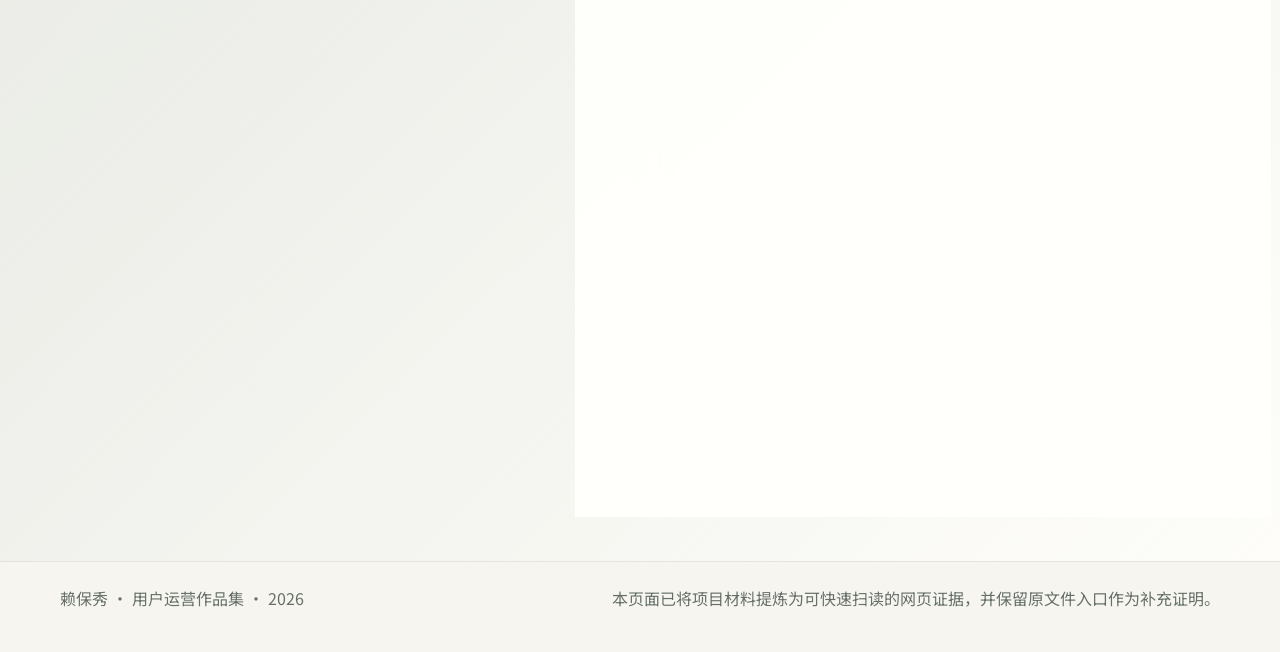
==== commit 0220881e: "修复：名字重复、fit加活动策划、百度统计、简历下载提示" ====
--- a/index.html
+++ b/index.html
@@ -15,6 +15,16 @@
       rel="stylesheet"
     />
     <link rel="stylesheet" href="styles.css?v=hr-ready-20260524" />
+    <!-- 百度统计 -->
+    <script>
+    var _hmt = _hmt || [];
+    (function() {
+      var hm = document.createElement("script");
+      hm.src = "https://hm.baidu.com/hm.js?YOUR_BAIDU_TONGJI_ID";
+      var s = document.getElementsByTagName("script")[0];
+      s.parentNode.insertBefore(hm, s);
+    })();
+    </script>
   </head>
   <body class="home-page" id="top">
     <div class="site-shell">
@@ -28,7 +38,7 @@
             <a href="#fit">岗位匹配</a>
             <a href="#projects">项目</a>
             <a href="#experience">经历</a>
-            <a href="/assets/docs/resume.pdf" target="_blank">简历下载</a>
+            <a href="/assets/docs/resume.pdf" target="_blank" title="请将简历PDF放入 assets/docs/resume.pdf">简历下载</a>
             <a href="#about">关于我</a>
             <a href="#contact">联系</a>
           </nav>
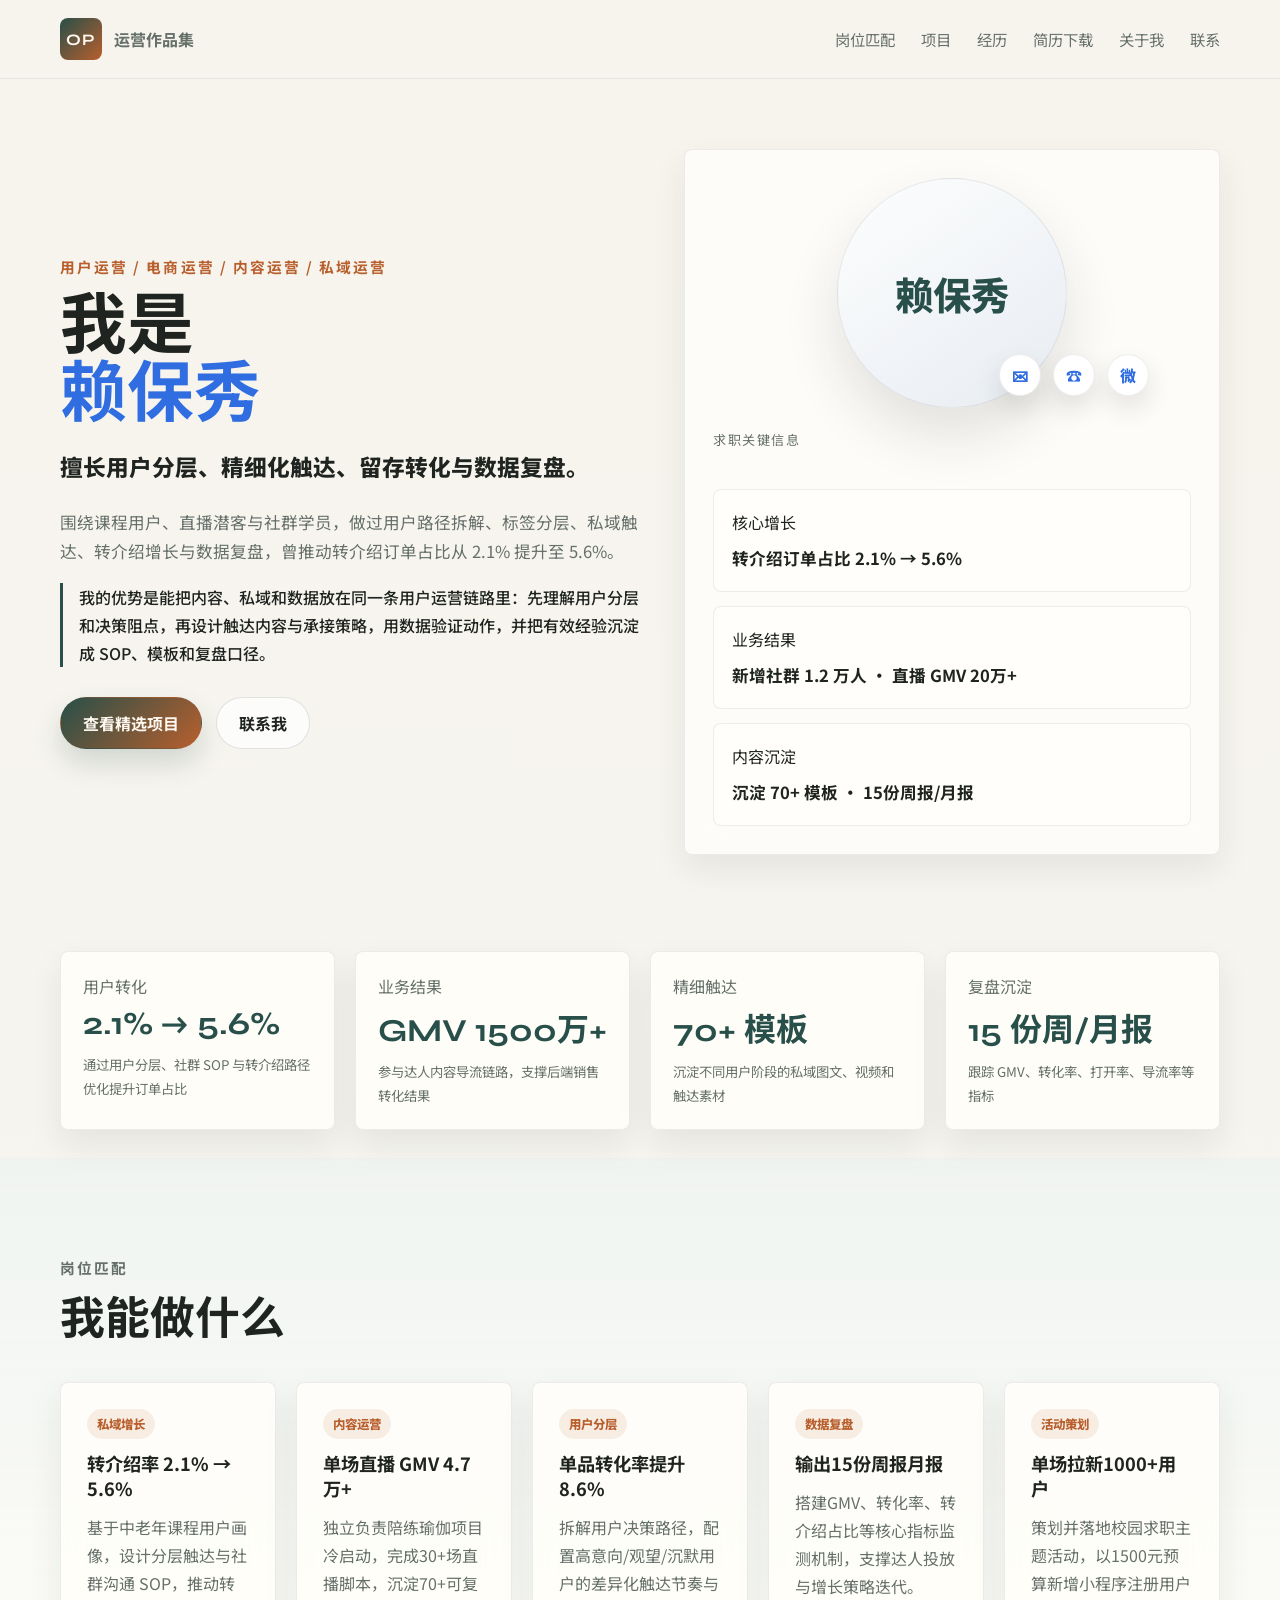
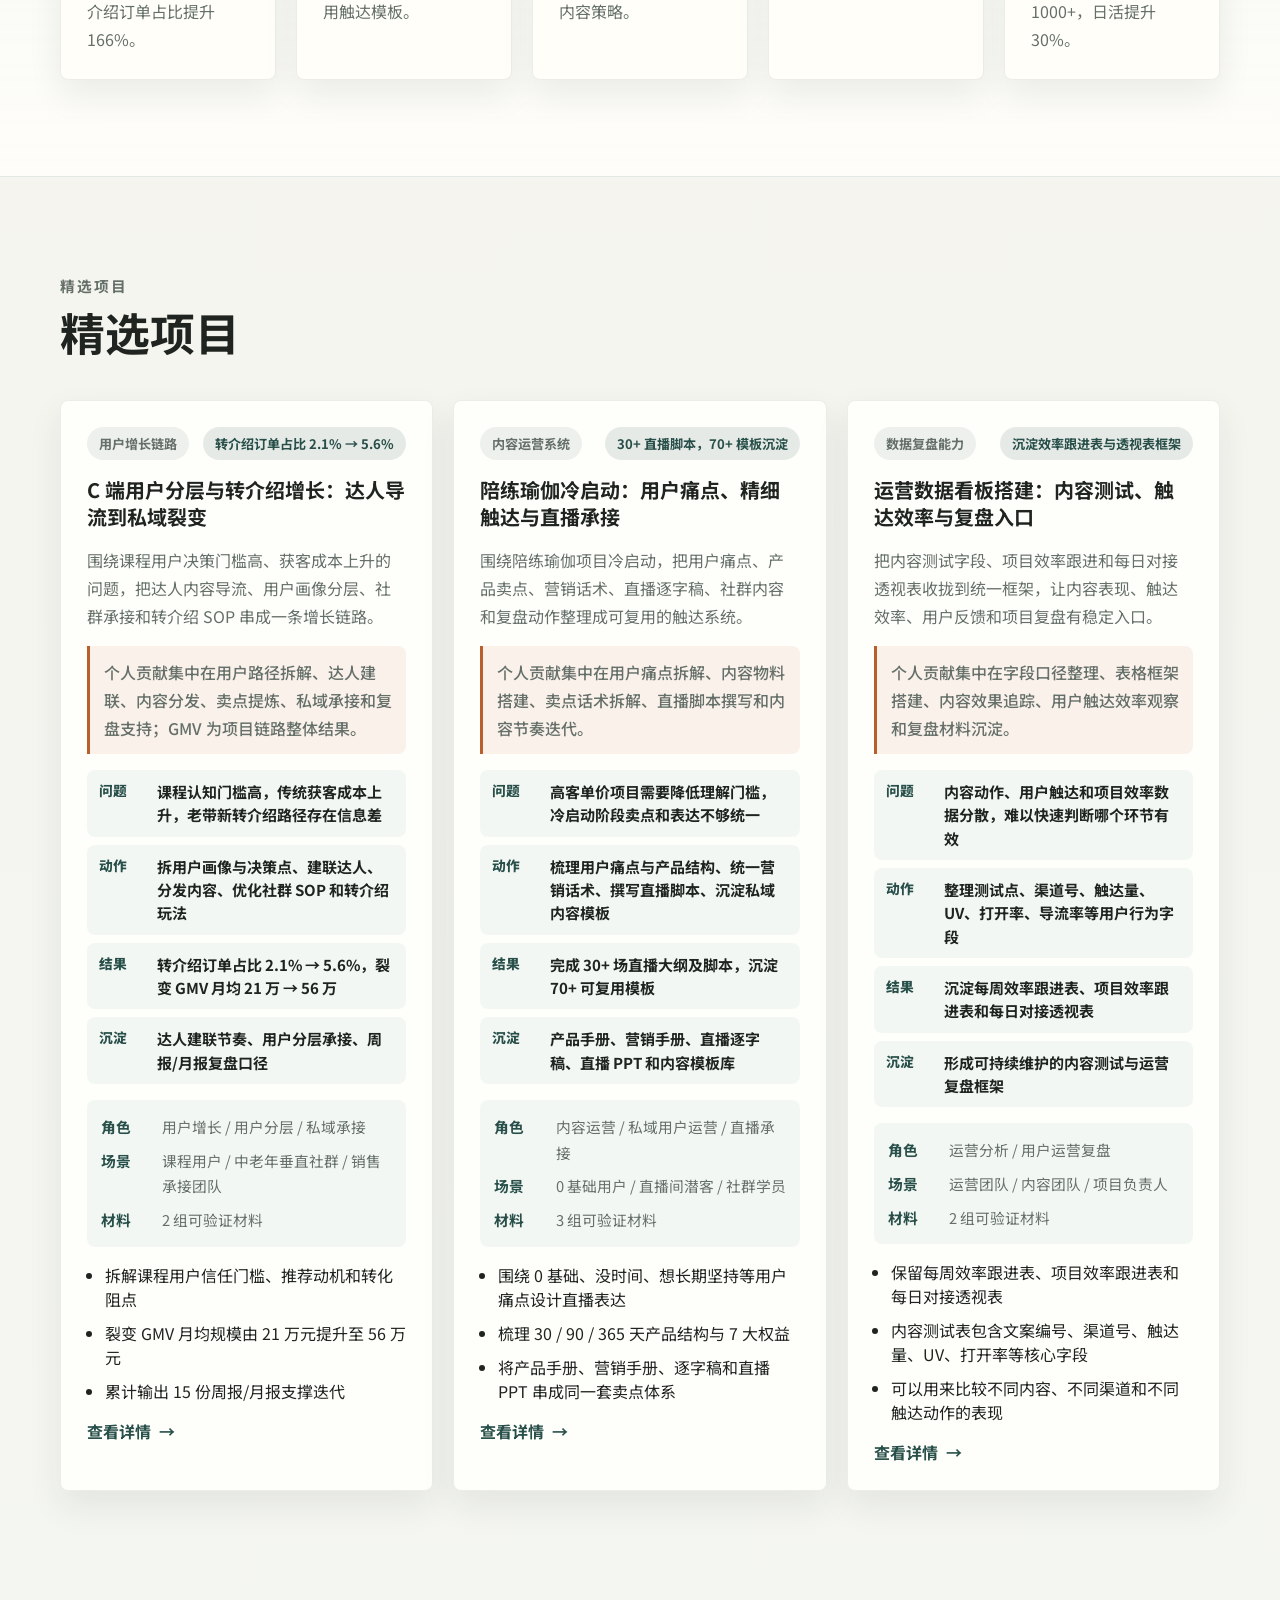
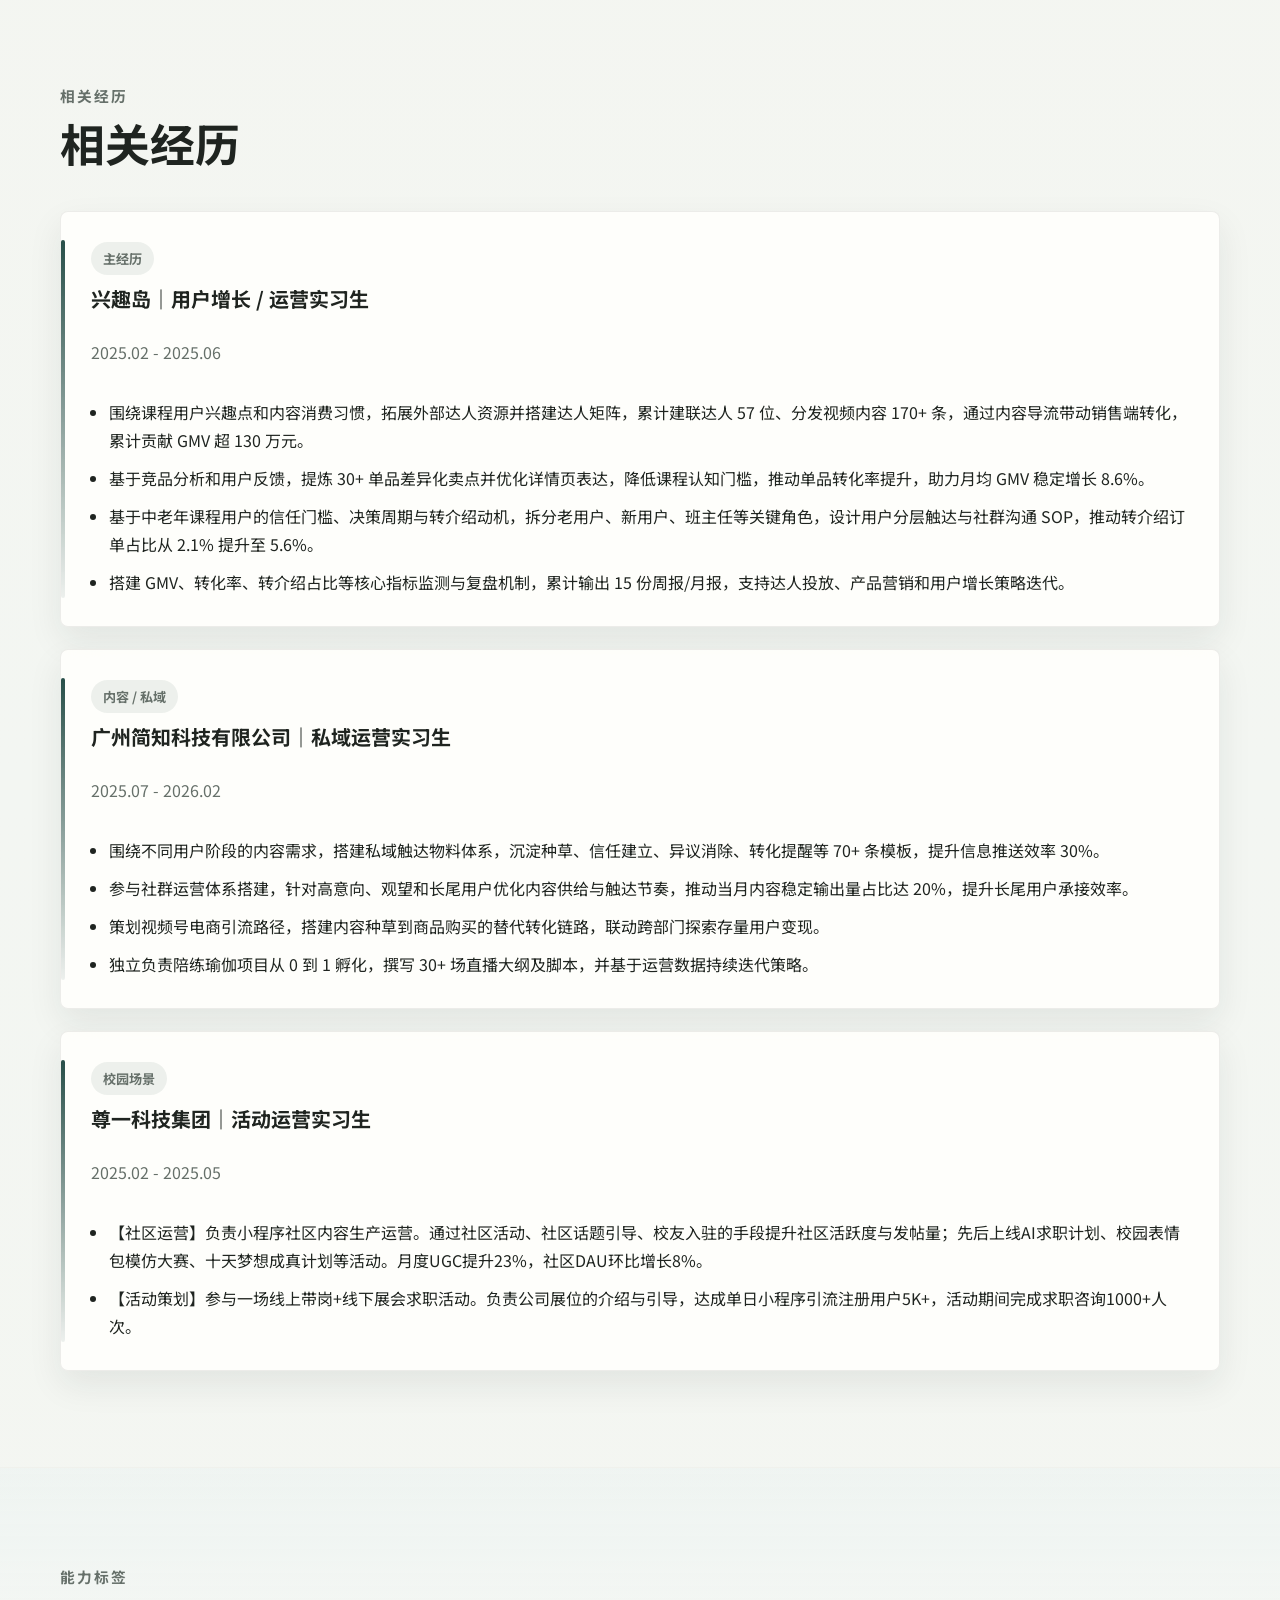
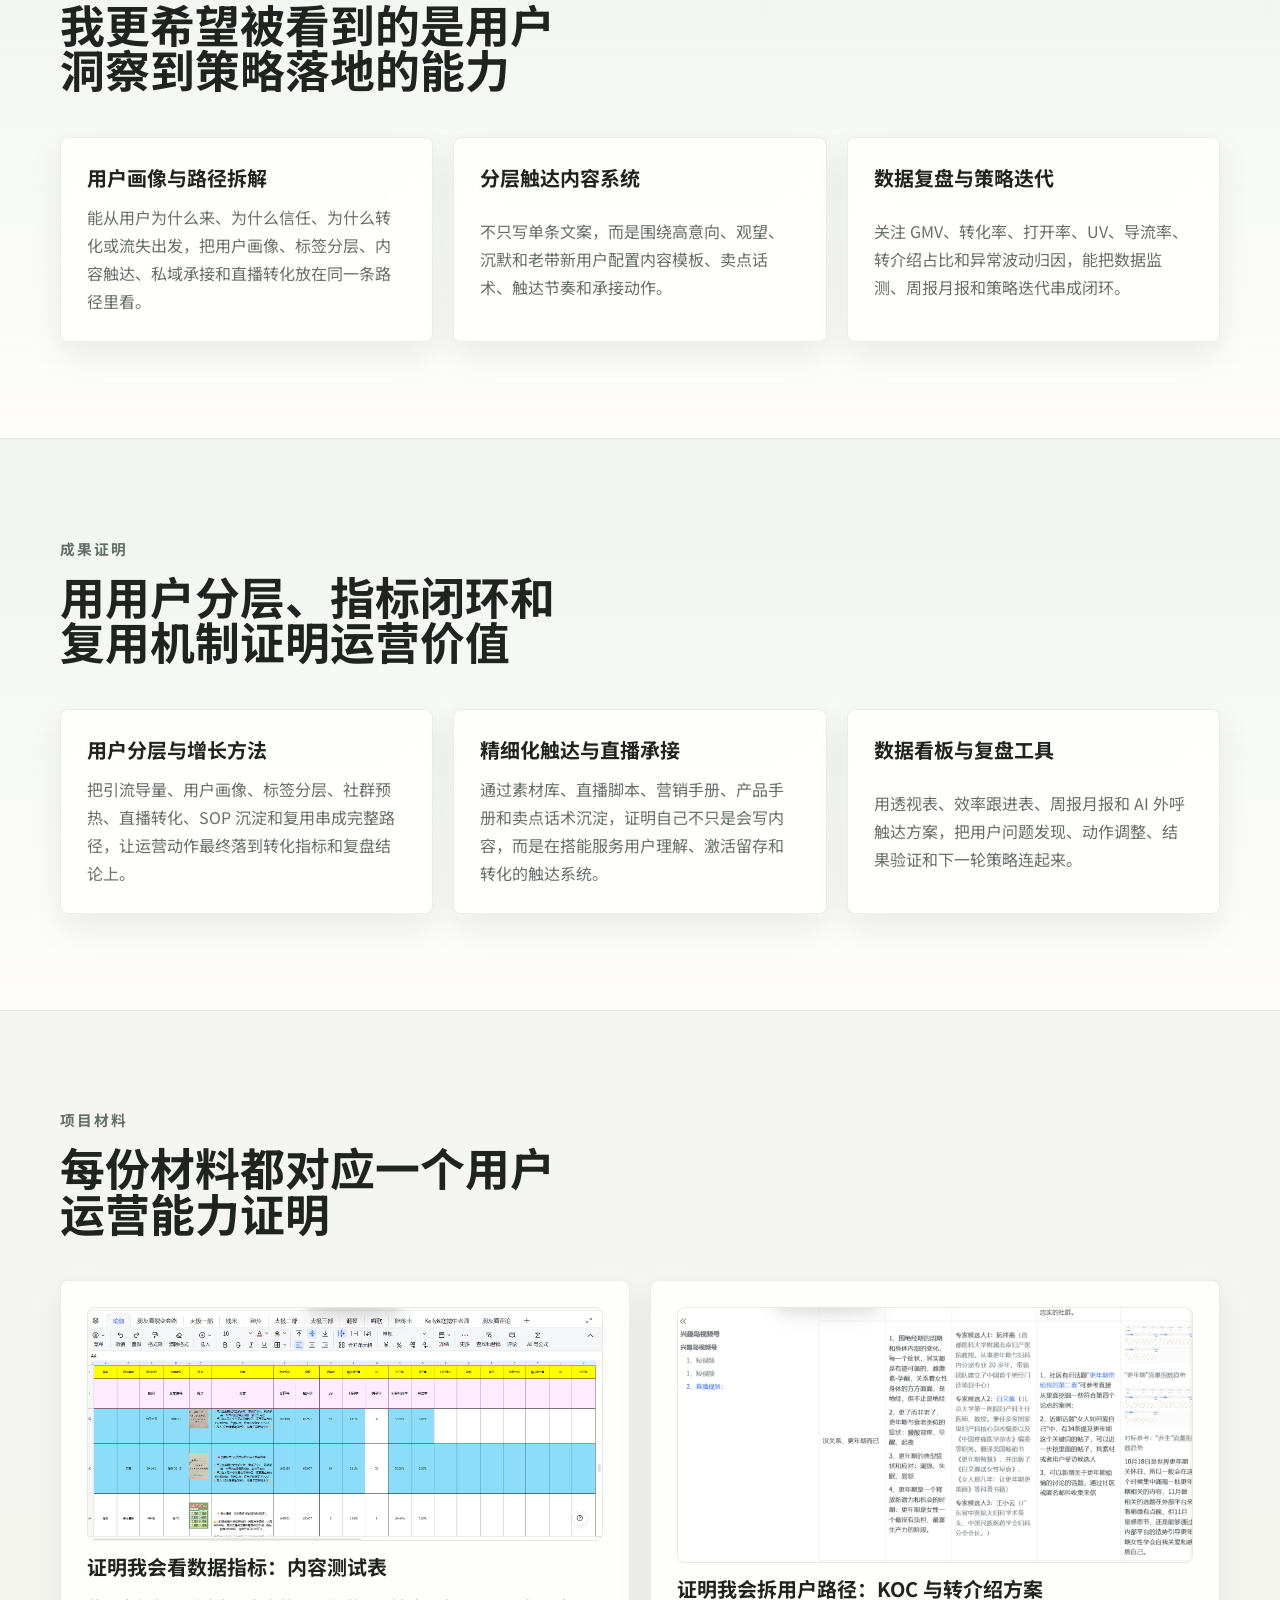
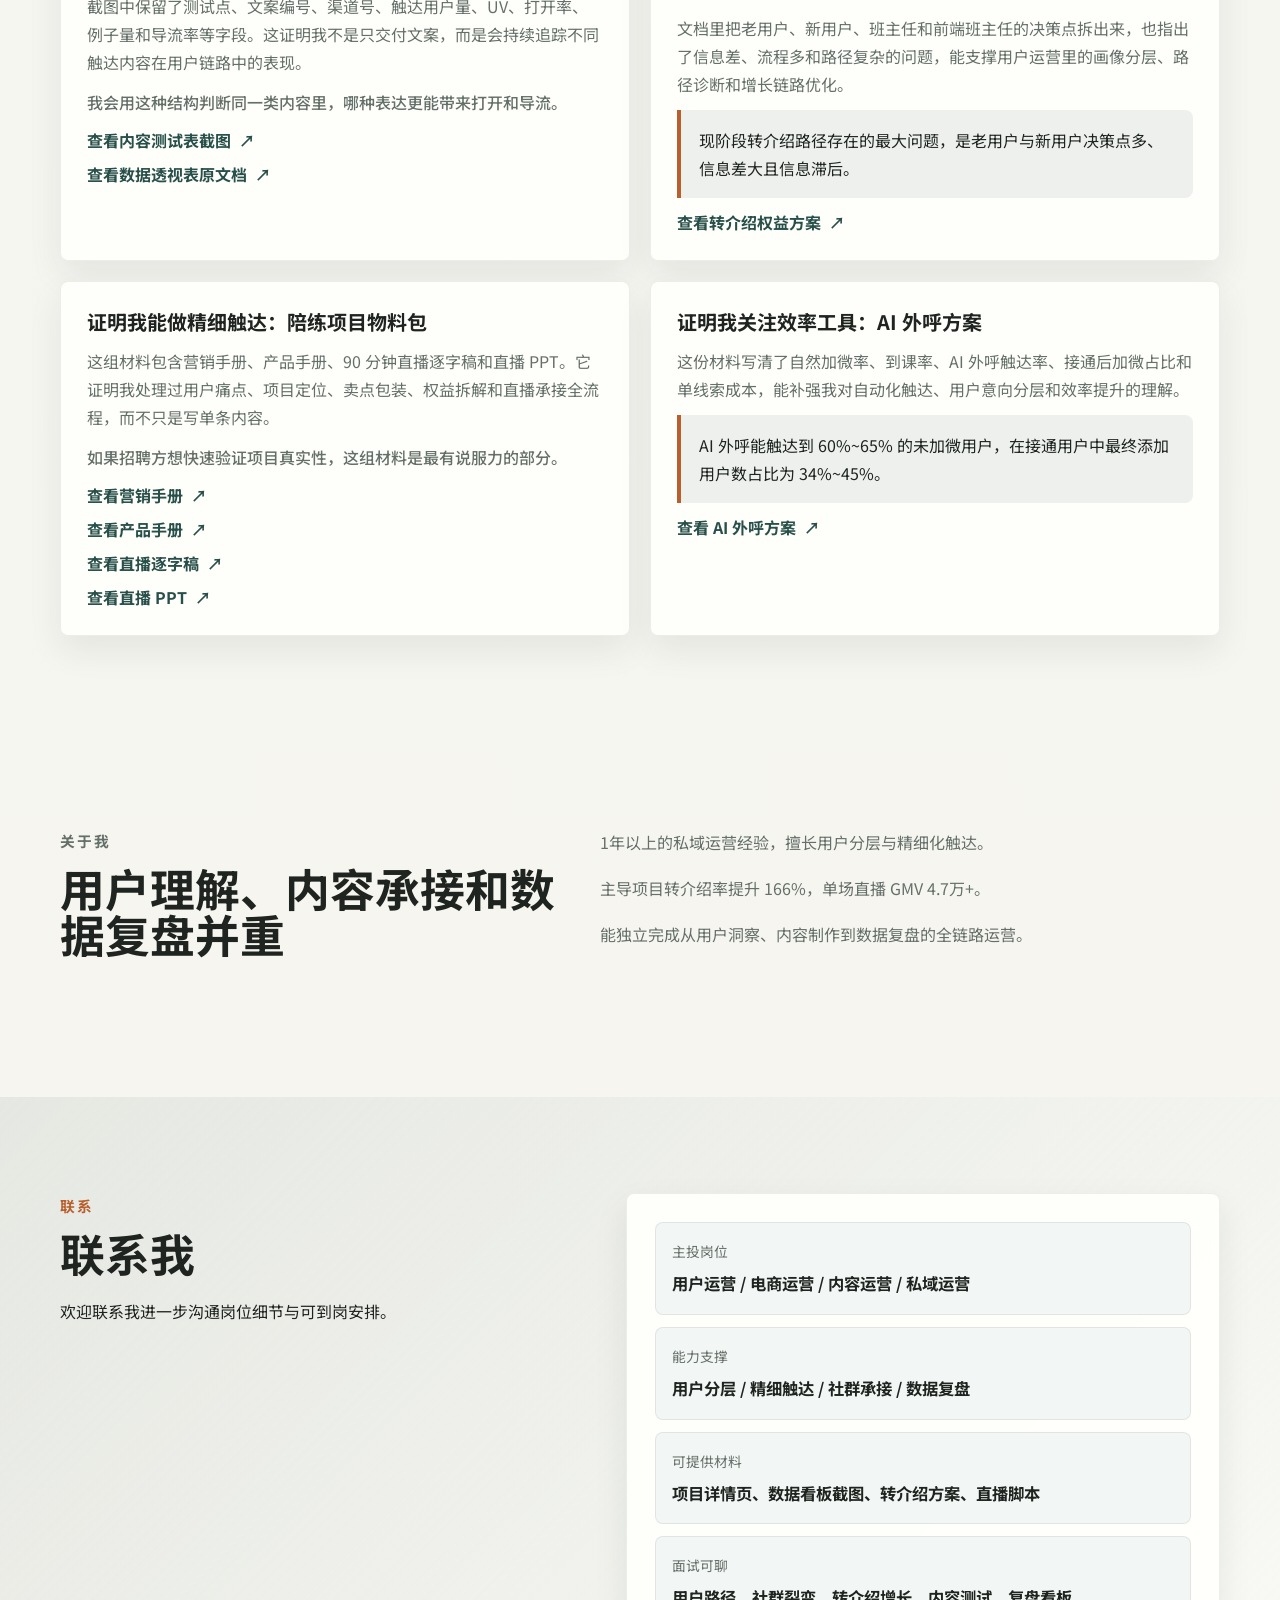
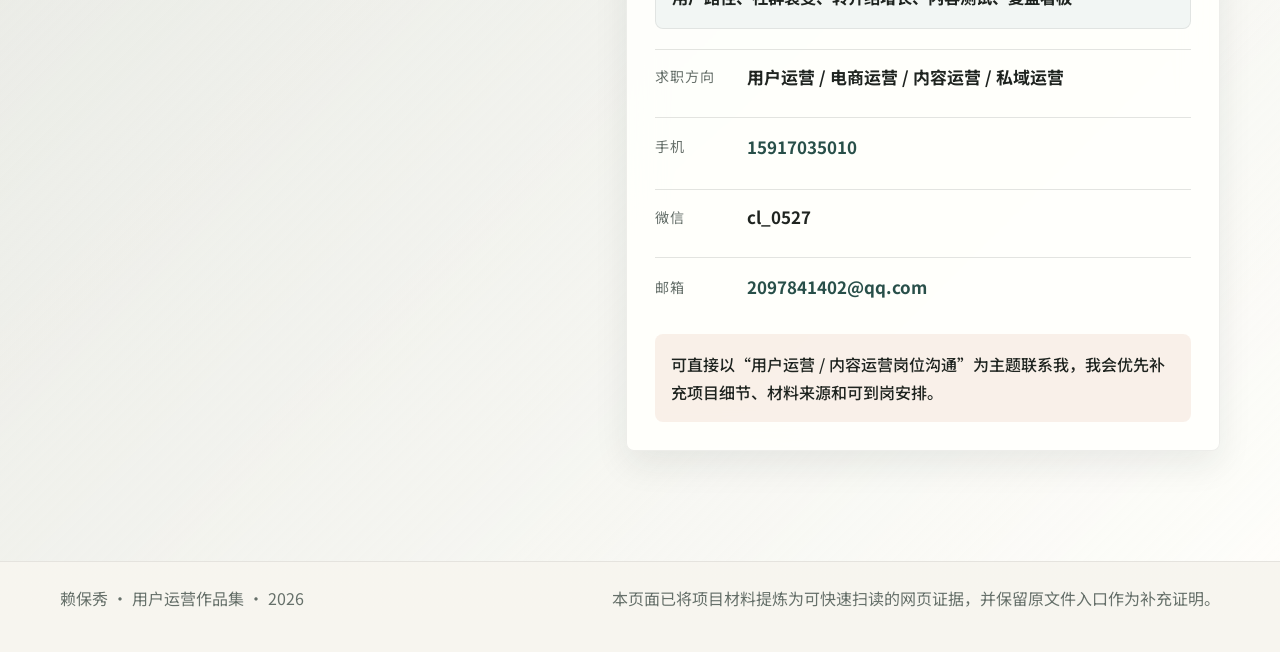
==== commit 2ec60ce7: "更新百度统计真实ID" ====
--- a/index.html
+++ b/index.html
@@ -20,7 +20,7 @@
     var _hmt = _hmt || [];
     (function() {
       var hm = document.createElement("script");
-      hm.src = "https://hm.baidu.com/hm.js?YOUR_BAIDU_TONGJI_ID";
+      hm.src = "https://hm.baidu.com/hm.js?dc48ac30e2d5bfc81ef30f012955cf10";
       var s = document.getElementsByTagName("script")[0];
       s.parentNode.insertBefore(hm, s);
     })();
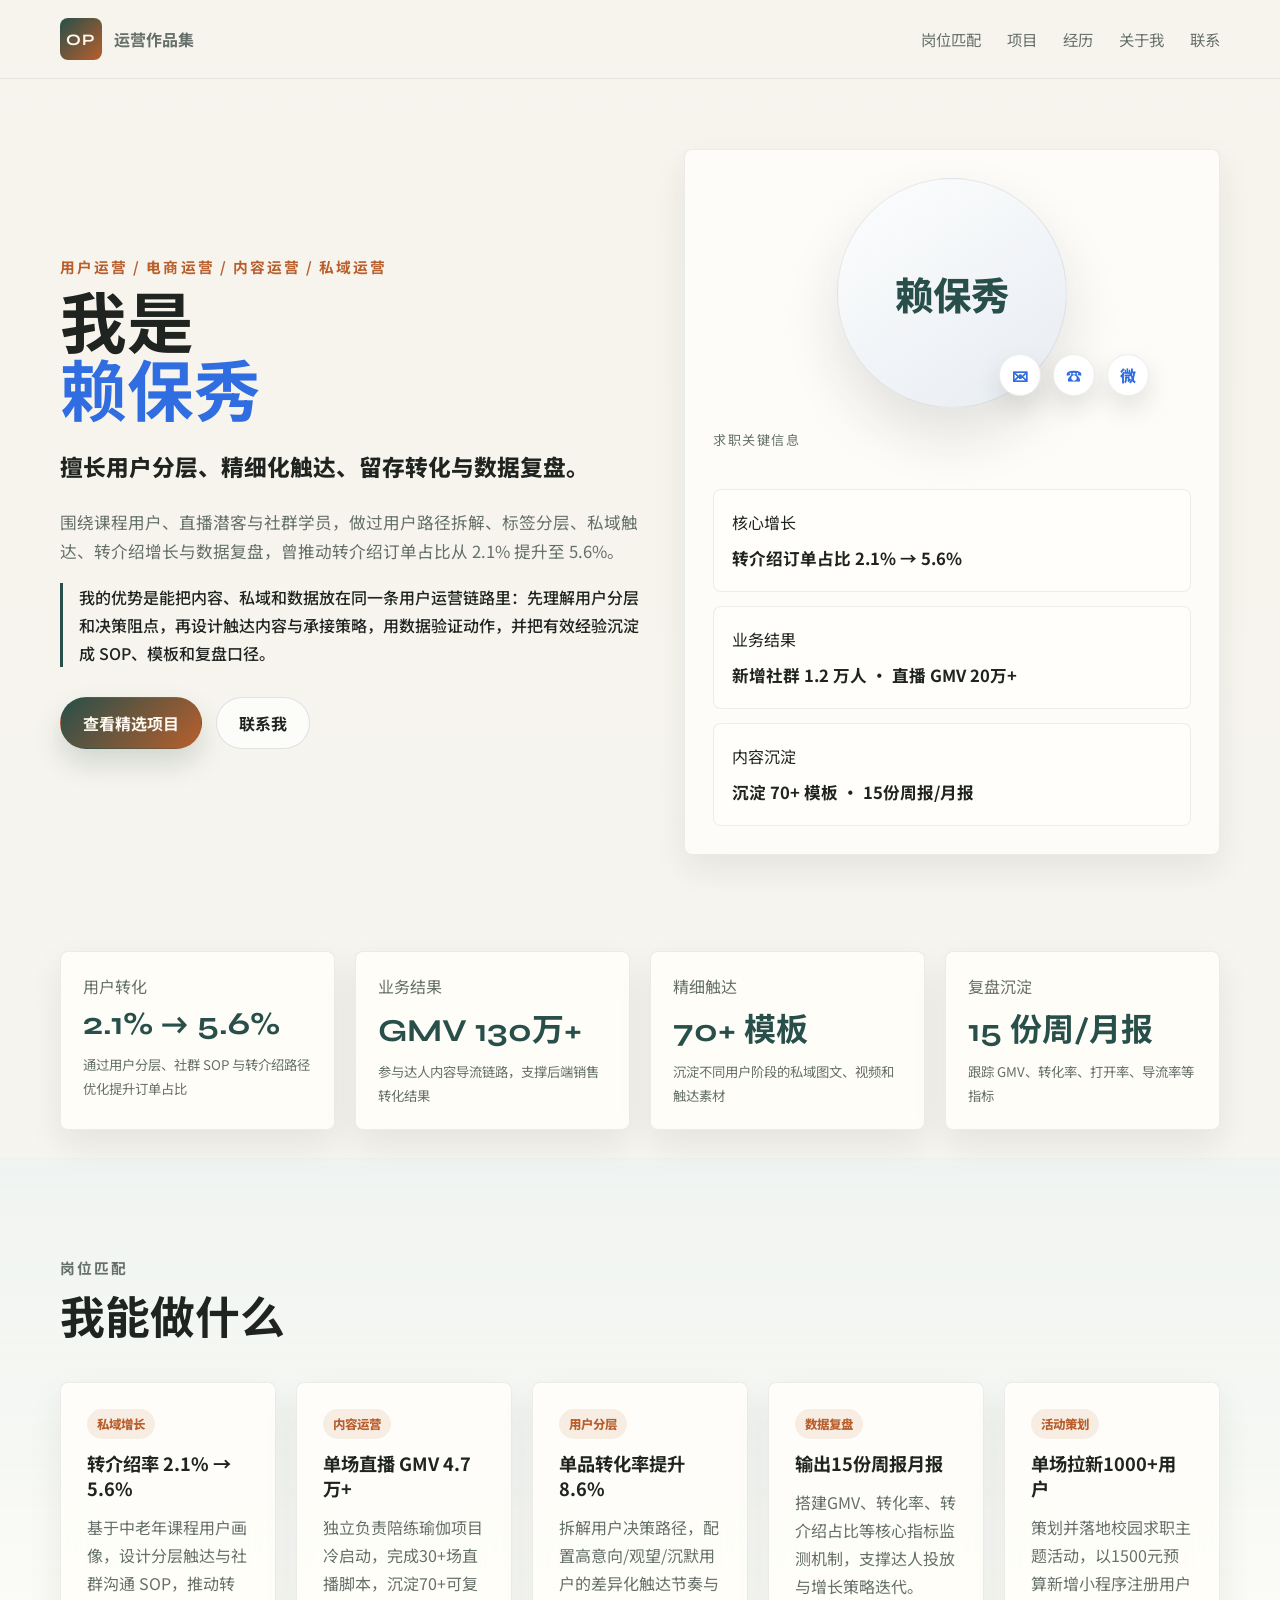
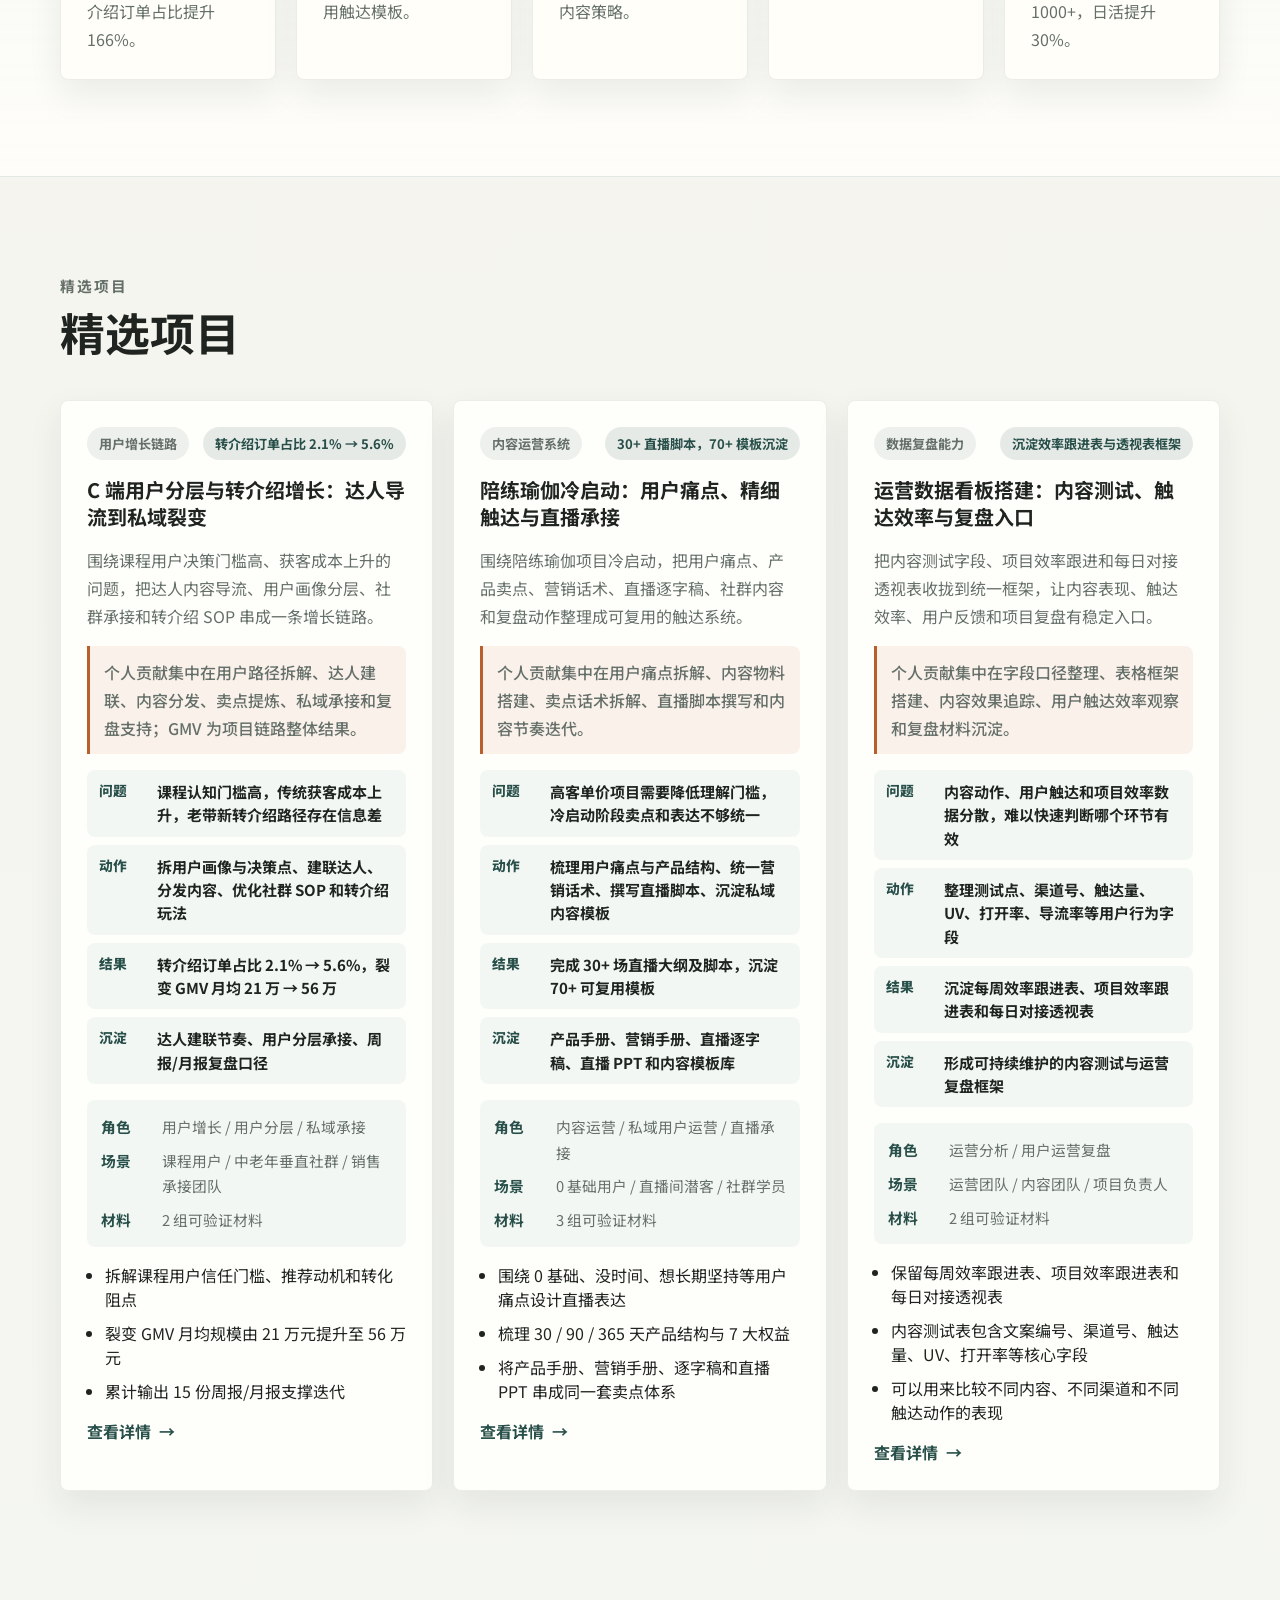
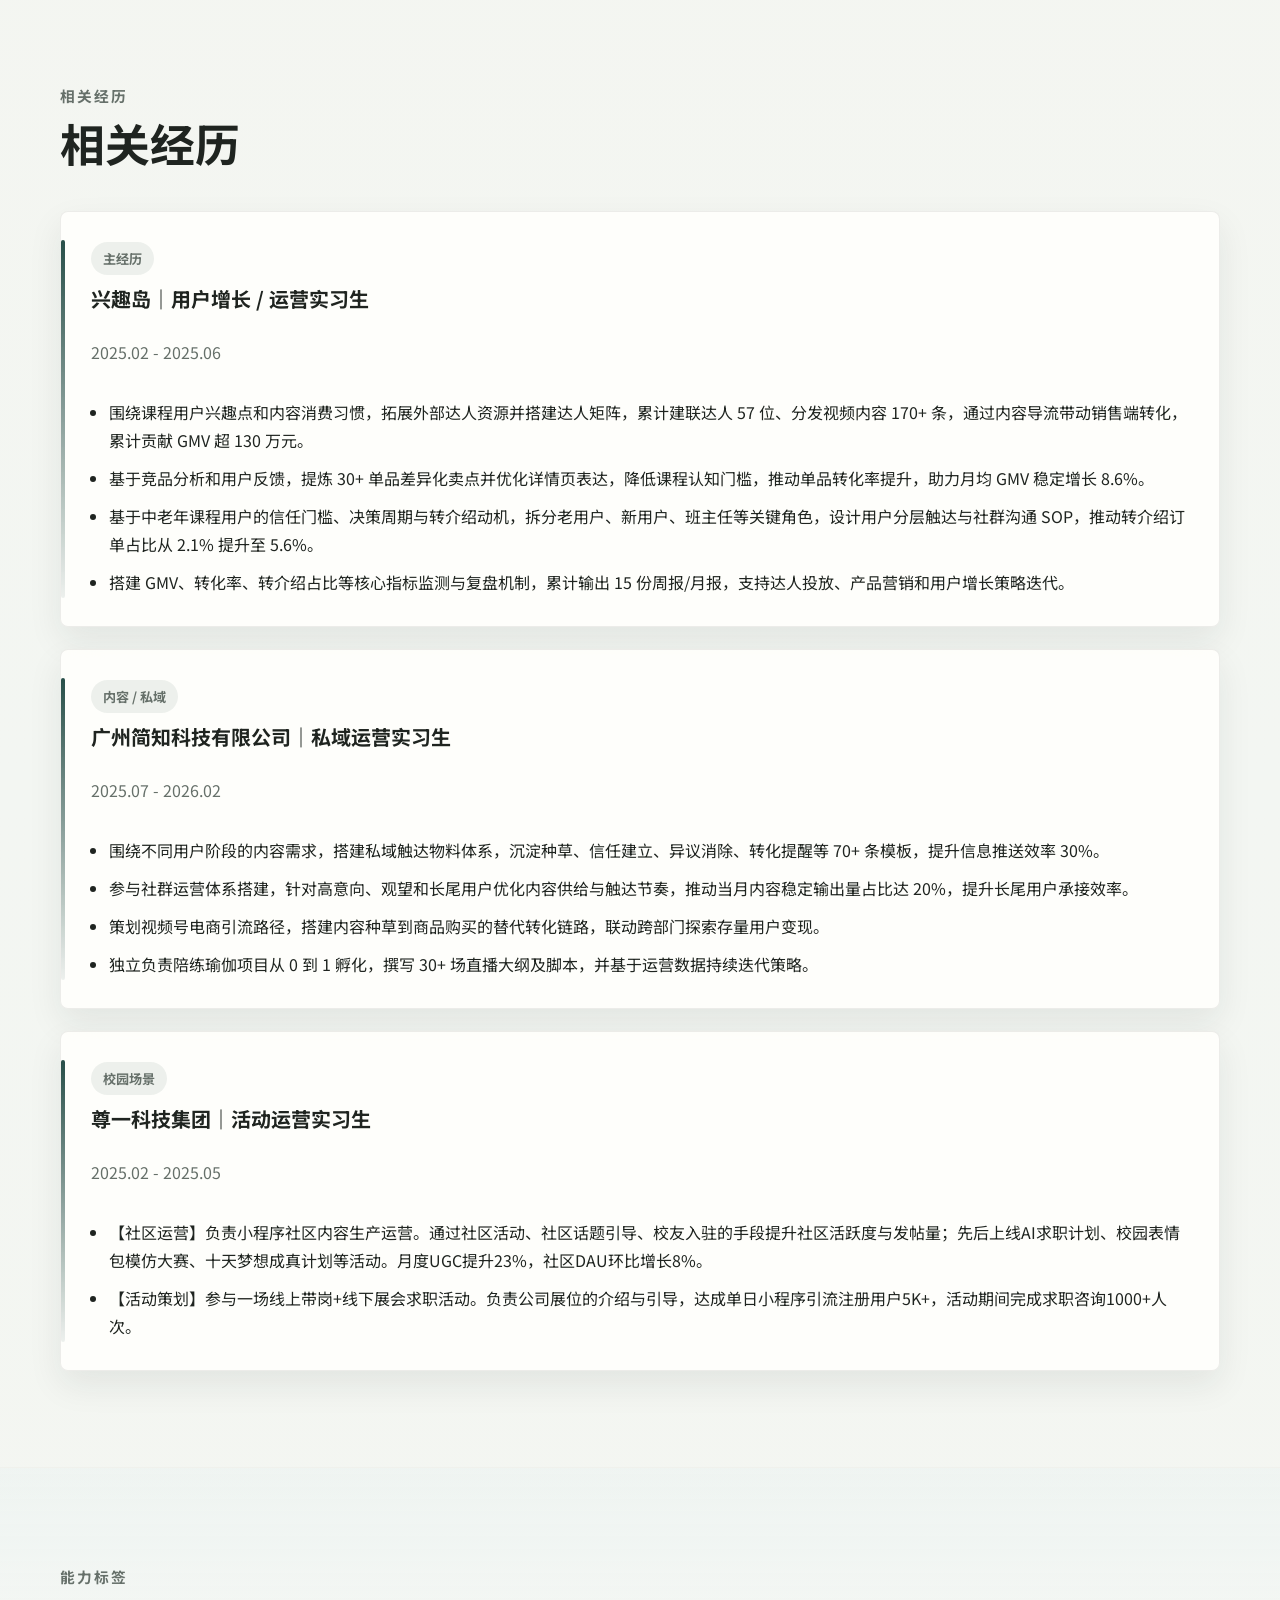
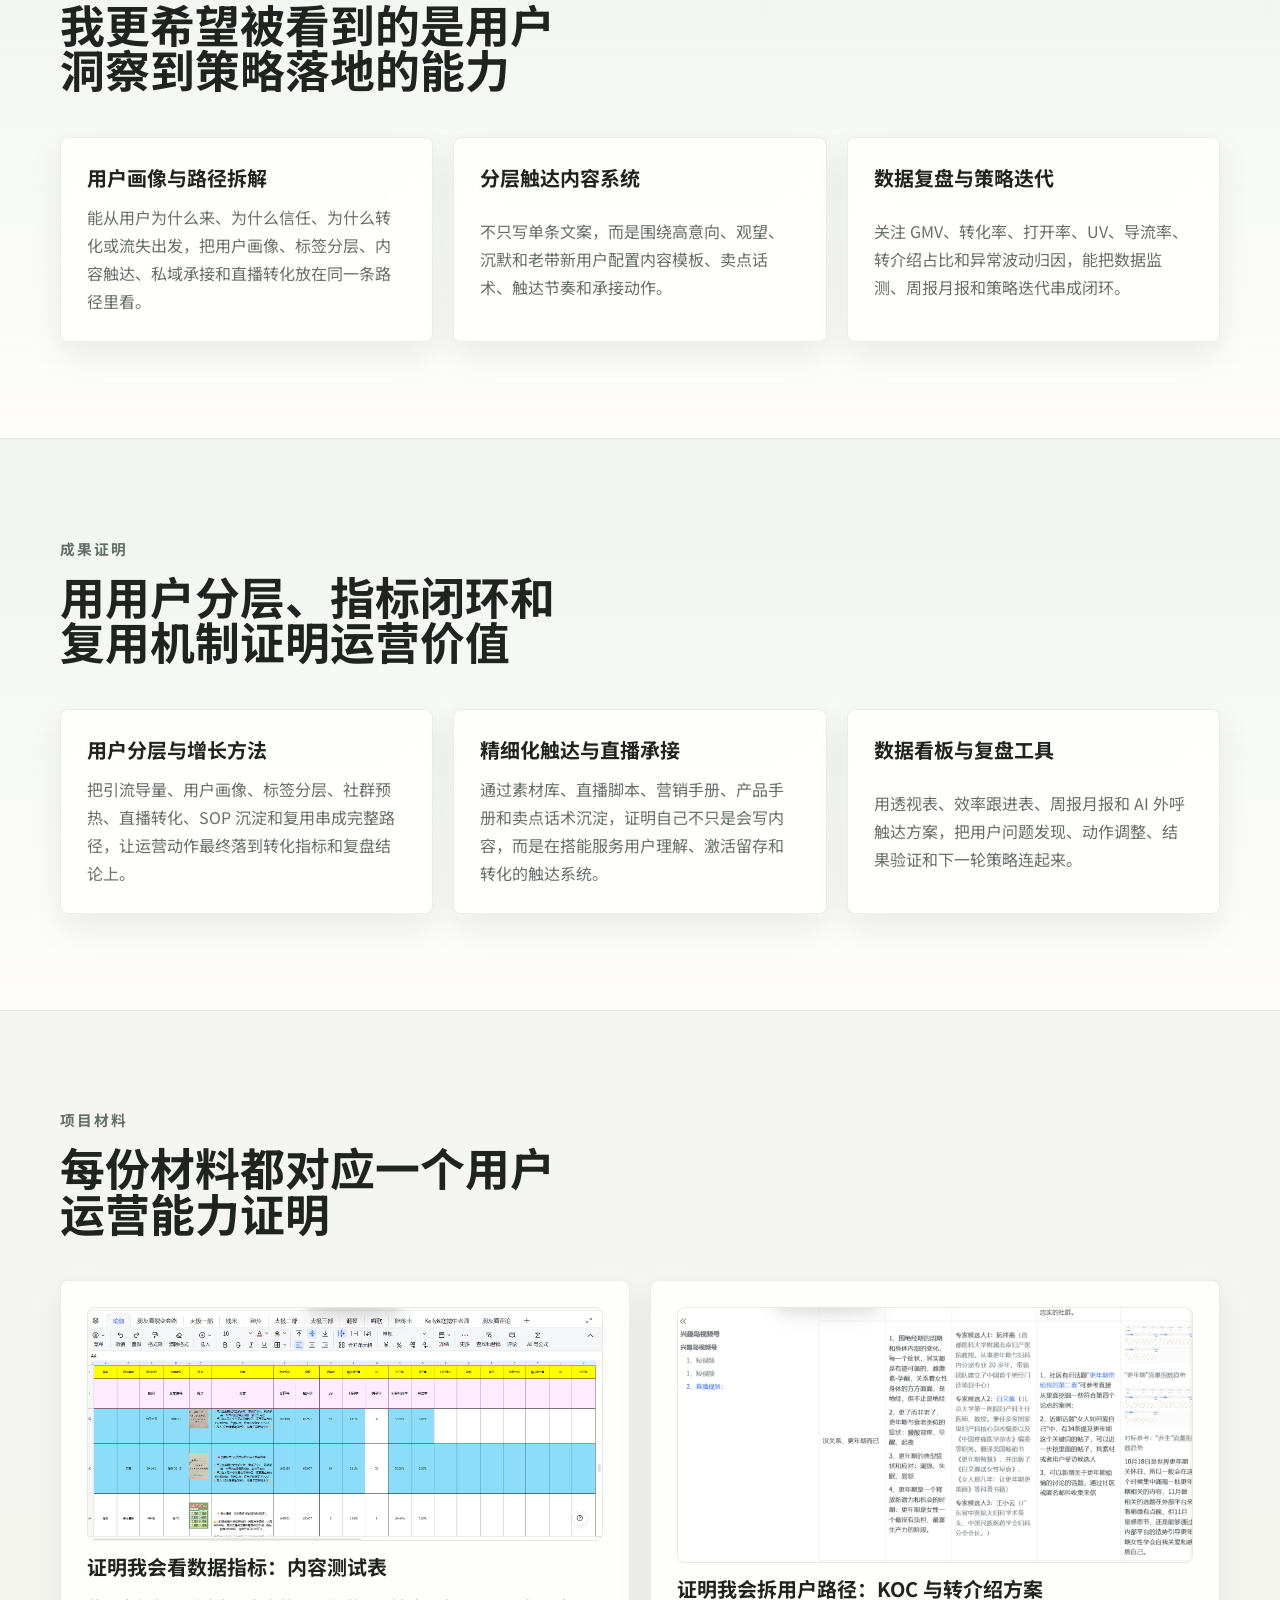
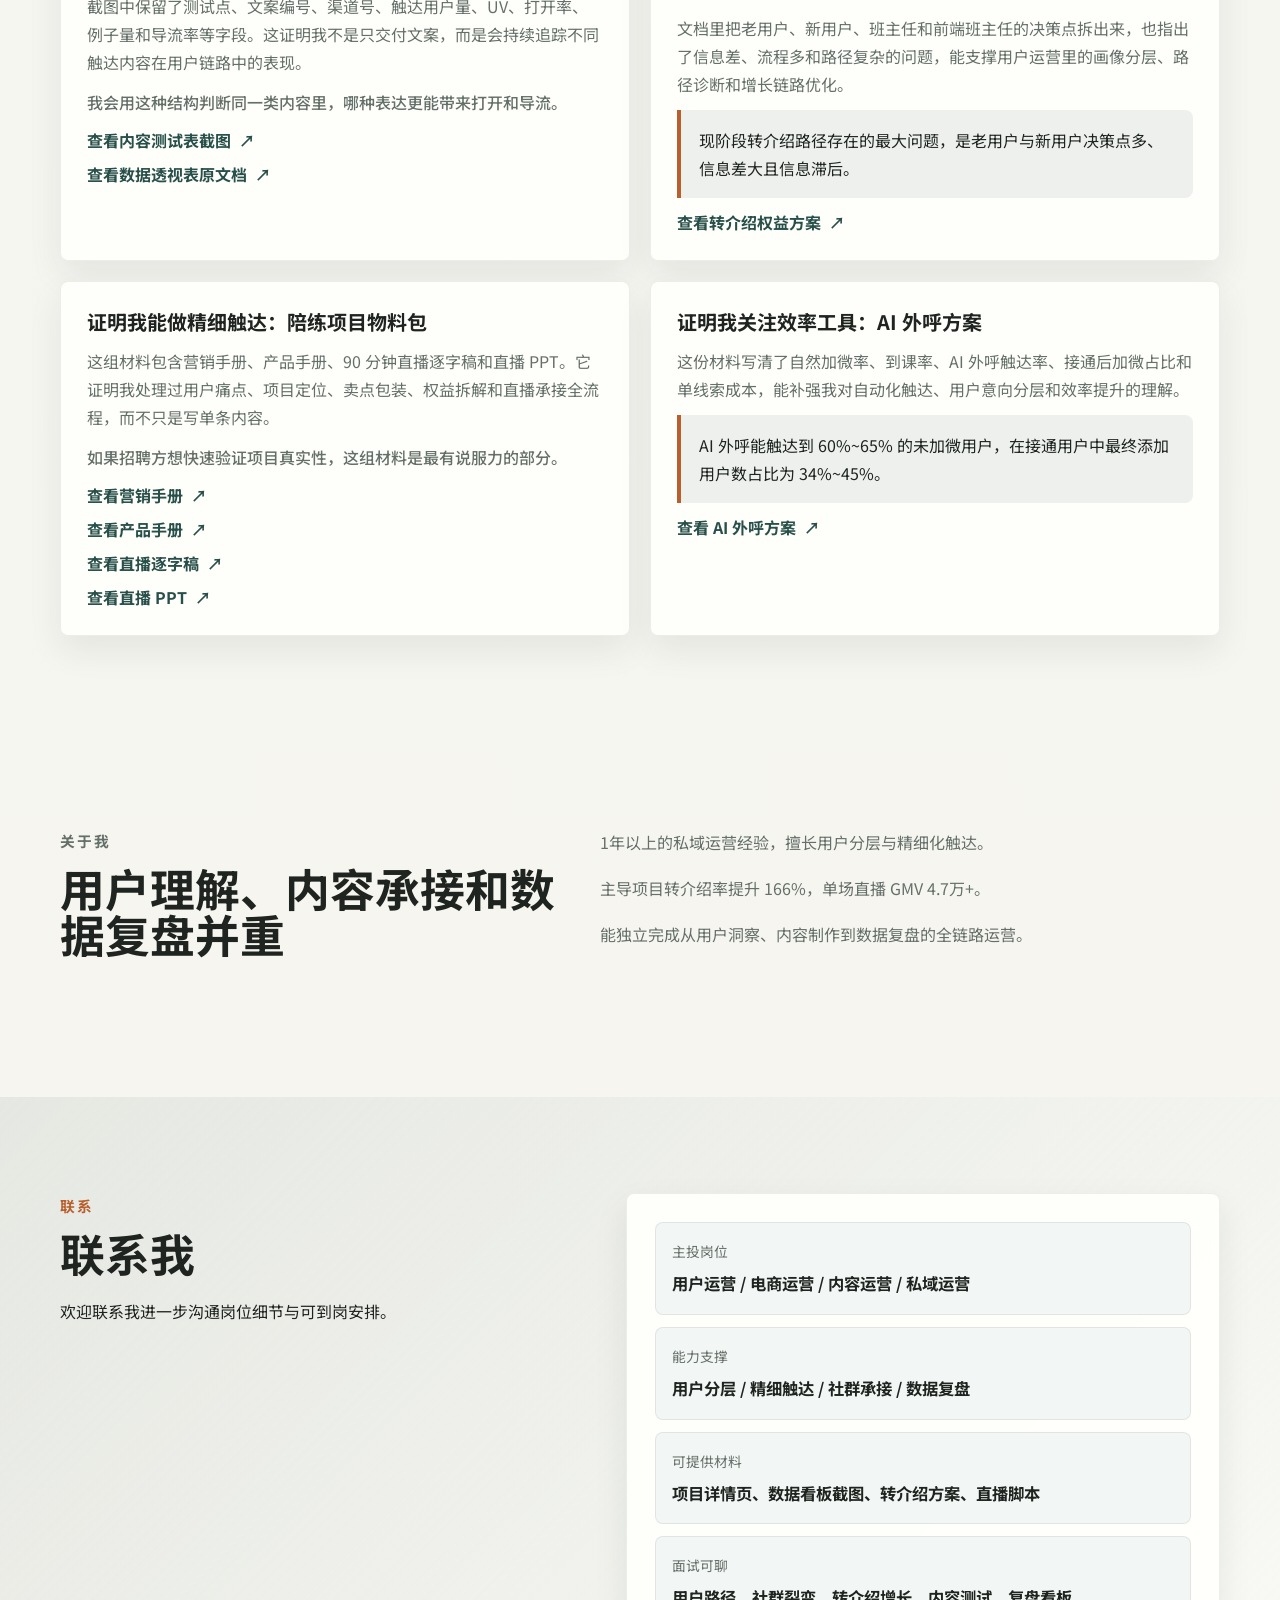
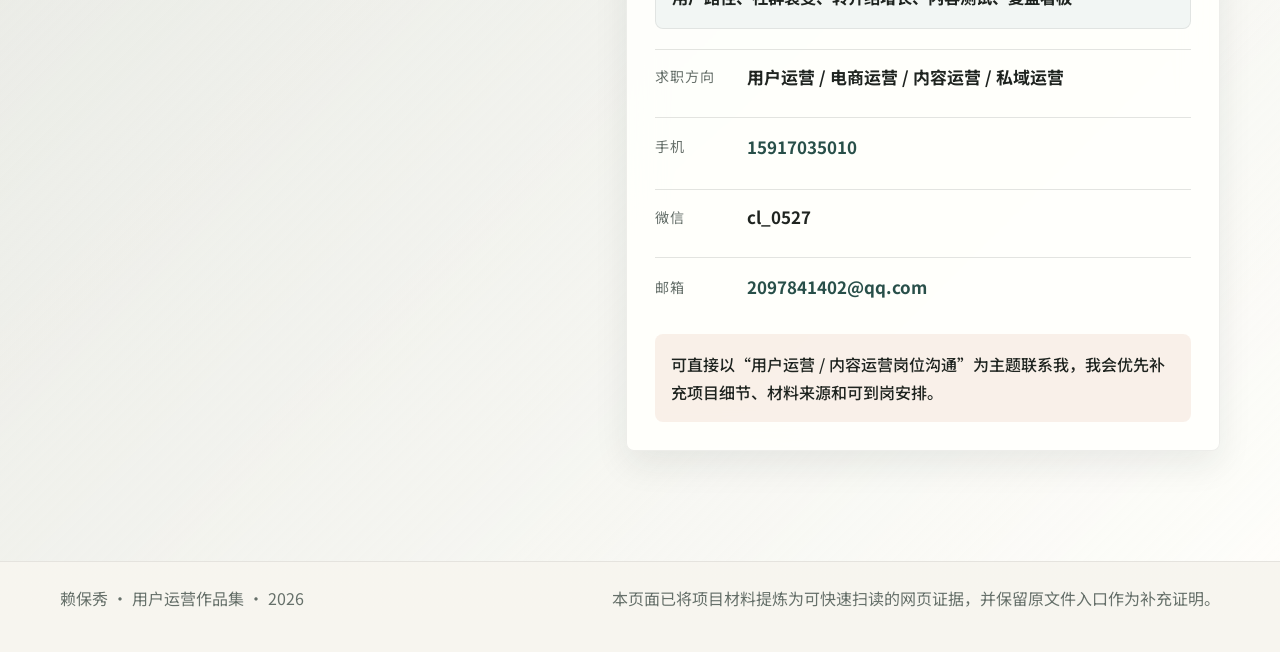
==== commit 60216599: "删除简历下载导航链接，GMV修正为130万" ====
--- a/index.html
+++ b/index.html
@@ -38,7 +38,6 @@
             <a href="#fit">岗位匹配</a>
             <a href="#projects">项目</a>
             <a href="#experience">经历</a>
-            <a href="/assets/docs/resume.pdf" target="_blank" title="请将简历PDF放入 assets/docs/resume.pdf">简历下载</a>
             <a href="#about">关于我</a>
             <a href="#contact">联系</a>
           </nav>
